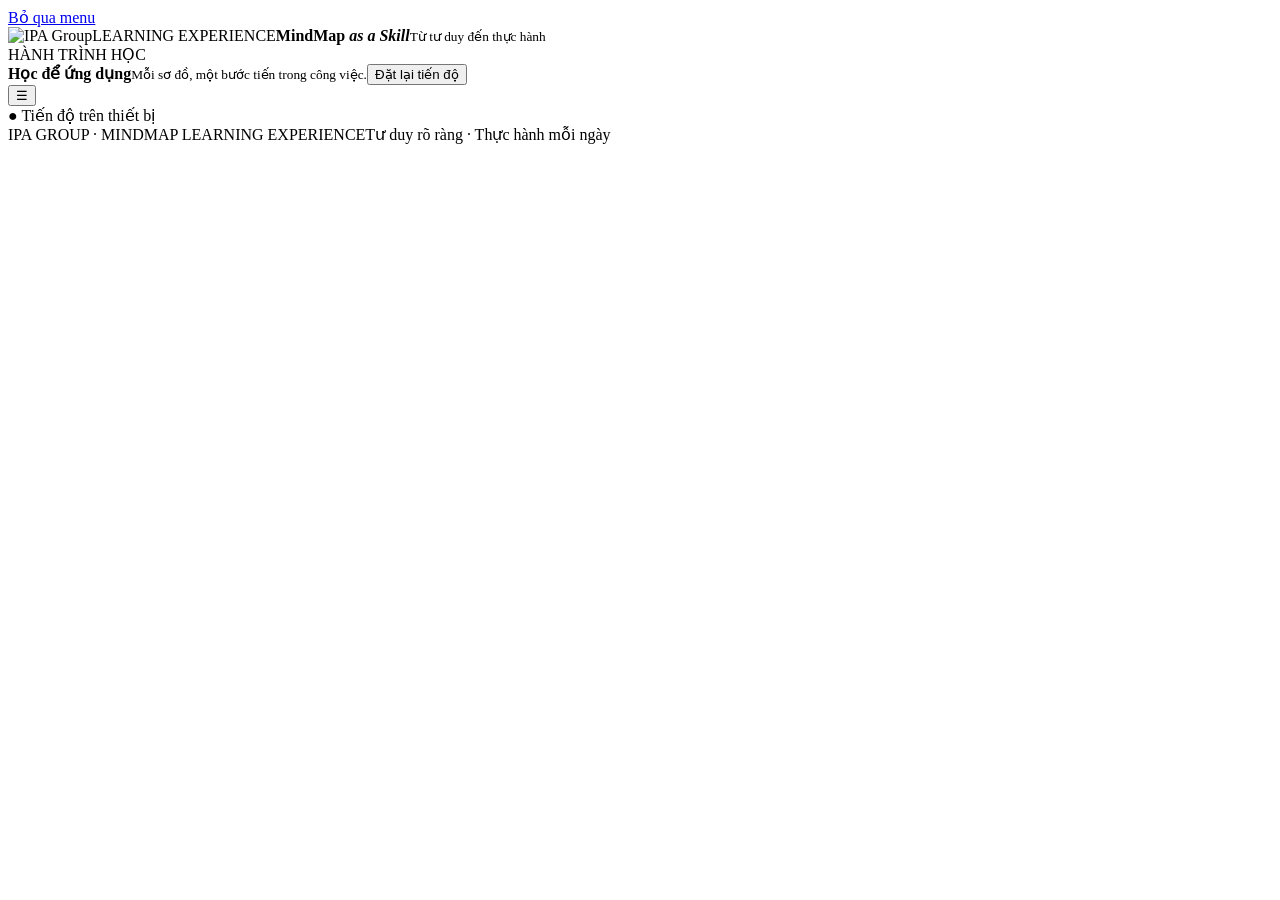
==== index.html @ 10ebe0ca "Add files via upload" ====
<!doctype html>
<html lang="vi">
<head>
  <meta charset="utf-8">
  <meta name="viewport" content="width=device-width, initial-scale=1">
  <meta name="theme-color" content="#3E5B6C">
  <meta name="description" content="IPA Group | MindMap as a Skill — hành trình học và thực hành MindMap tương tác.">
  <title>MindMap as a Skill — IPA Group</title>
  <link rel="icon" type="image/png" href="assets/logos/ipa-primary.png">
  <link rel="stylesheet" href="css/styles.css">
</head>
<body>
  <a class="skip-link" href="#main">Bỏ qua menu</a>
  <div id="app-shell">
    <aside class="sidebar" id="sidebar">
      <div class="brand"><img src="assets/logos/ipa-white.png" alt="IPA Group" class="brand-logo"><span class="brand-eyebrow">LEARNING EXPERIENCE</span><strong>MindMap <em>as a Skill</em></strong><small>Từ tư duy đến thực hành</small></div>
      <div class="sidebar-label">HÀNH TRÌNH HỌC</div>
      <nav id="side-nav" aria-label="Điều hướng bài học"></nav>
      <div class="sidebar-bottom"><strong>Học để ứng dụng</strong><small>Mỗi sơ đồ, một bước tiến trong công việc.</small><button class="sidebar-reset" id="reset-progress">Đặt lại tiến độ</button></div>
    </aside>
    <div class="app-main">
      <header class="topbar"><button id="menu-toggle" class="icon-btn mobile-only" aria-label="Mở menu" aria-expanded="false" aria-controls="sidebar">☰</button><button class="back-link" data-global-action="back" hidden>← <span>Quay lại trang trước</span></button><nav class="breadcrumb" id="breadcrumb" aria-label="Đường dẫn trang"></nav><div class="top-actions"><span class="save-hint" id="save-indicator">● Tiến độ trên thiết bị</span></div></header>
      <main id="main" tabindex="-1"><div id="screen" class="page-enter"></div></main>
      <footer class="app-footer"><span>IPA GROUP · MINDMAP LEARNING EXPERIENCE</span><span>Tư duy rõ ràng · Thực hành mỗi ngày</span></footer>
    </div>
  </div>
  <button id="menu-scrim" class="menu-scrim" aria-label="Đóng menu" hidden></button>
  <div id="toast" class="toast" role="status" aria-live="polite"></div>
  <dialog id="map-dialog" class="map-dialog" aria-labelledby="map-dialog-title"><div class="dialog-header"><strong id="map-dialog-title">Khám phá MindMap</strong><button class="outline small" data-global-action="close-map">Đóng sơ đồ ✕</button></div><div id="expanded-map"></div></dialog>
  <script src="js/content.js"></script>
  <script src="js/app.js"></script>
</body>
</html>
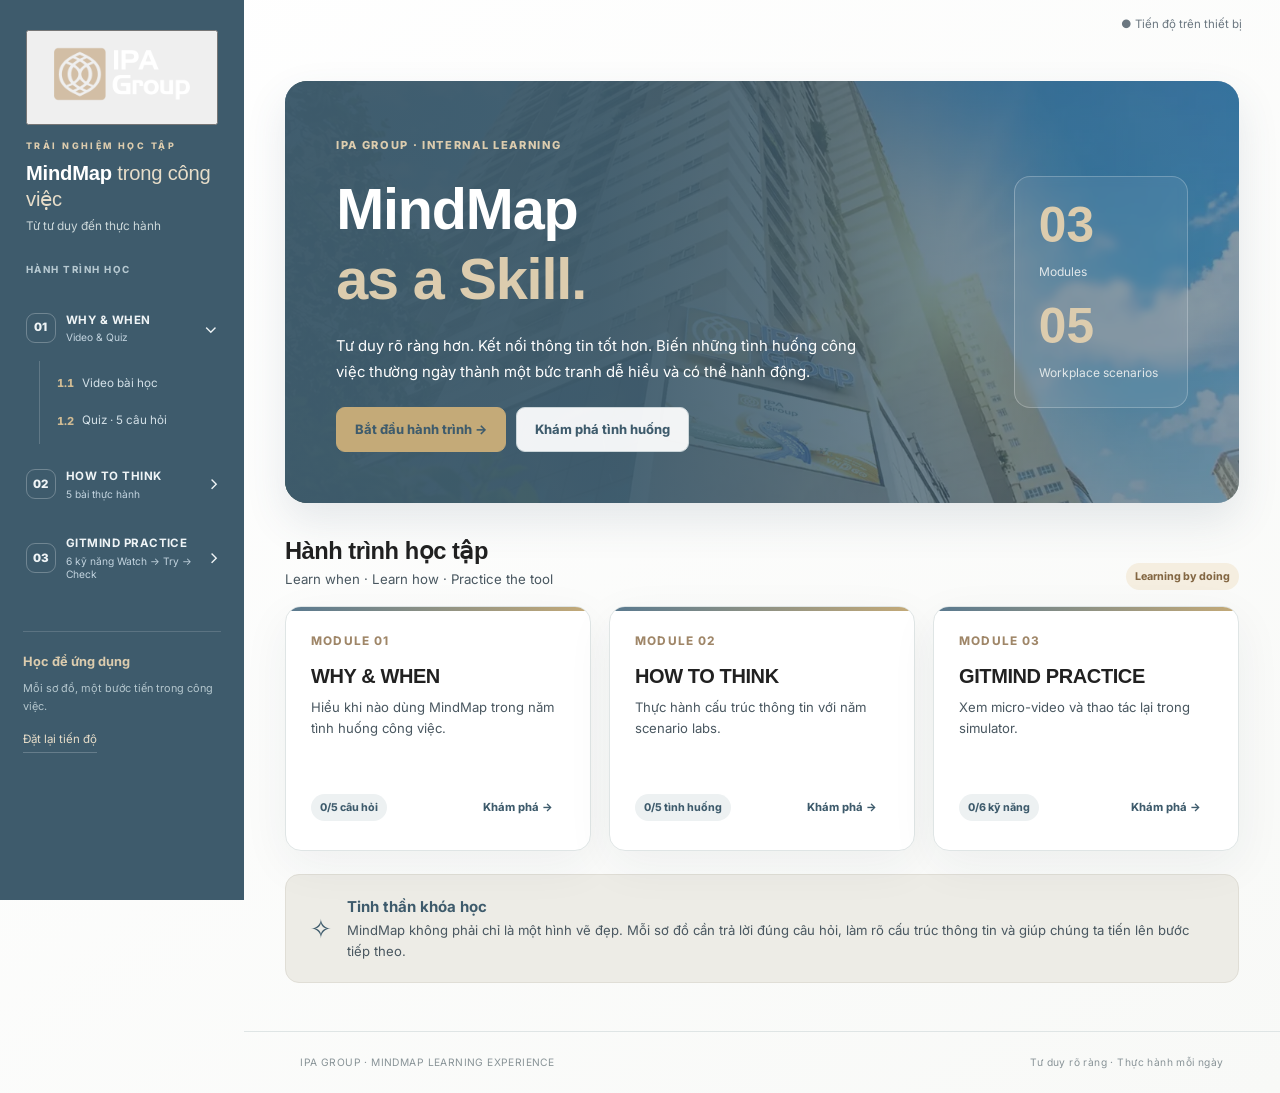
==== commit e9f93b40: "Add files via upload" ====
--- a/index.html
+++ b/index.html
@@ -5,15 +5,18 @@
   <meta name="viewport" content="width=device-width, initial-scale=1">
   <meta name="theme-color" content="#3E5B6C">
   <meta name="description" content="IPA Group | MindMap as a Skill — hành trình học và thực hành MindMap tương tác.">
-  <title>MindMap as a Skill — IPA Group</title>
+  <title>MindMap trong công việc — IPA Group</title>
   <link rel="icon" type="image/png" href="assets/logos/ipa-primary.png">
+  <link rel="preconnect" href="https://fonts.googleapis.com">
+  <link rel="preconnect" href="https://fonts.gstatic.com" crossorigin>
+  <link href="https://fonts.googleapis.com/css2?family=Inter:wght@400;500;600;700;800&family=Montserrat:wght@600;700;800&display=swap" rel="stylesheet">
   <link rel="stylesheet" href="css/styles.css">
 </head>
 <body>
   <a class="skip-link" href="#main">Bỏ qua menu</a>
   <div id="app-shell">
     <aside class="sidebar" id="sidebar">
-      <div class="brand"><img src="assets/logos/ipa-white.png" alt="IPA Group" class="brand-logo"><span class="brand-eyebrow">LEARNING EXPERIENCE</span><strong>MindMap <em>as a Skill</em></strong><small>Từ tư duy đến thực hành</small></div>
+      <div class="brand"><button class="brand-home" type="button" data-global-action="open-home" aria-label="Về Trang chủ"><img src="assets/logos/ipa-white.png" alt="IPA Group — về Trang chủ" class="brand-logo"></button><span class="brand-eyebrow">TRẢI NGHIỆM HỌC TẬP</span><strong>MindMap <em>trong công việc</em></strong><small>Từ tư duy đến thực hành</small></div>
       <div class="sidebar-label">HÀNH TRÌNH HỌC</div>
       <nav id="side-nav" aria-label="Điều hướng bài học"></nav>
       <div class="sidebar-bottom"><strong>Học để ứng dụng</strong><small>Mỗi sơ đồ, một bước tiến trong công việc.</small><button class="sidebar-reset" id="reset-progress">Đặt lại tiến độ</button></div>
@@ -27,7 +30,11 @@
   <button id="menu-scrim" class="menu-scrim" aria-label="Đóng menu" hidden></button>
   <div id="toast" class="toast" role="status" aria-live="polite"></div>
   <dialog id="map-dialog" class="map-dialog" aria-labelledby="map-dialog-title"><div class="dialog-header"><strong id="map-dialog-title">Khám phá MindMap</strong><button class="outline small" data-global-action="close-map">Đóng sơ đồ ✕</button></div><div id="expanded-map"></div></dialog>
+  <dialog id="media-dialog" class="media-dialog" aria-labelledby="media-title"><div class="dialog-header"><strong id="media-title">Phóng to minh họa</strong><button class="outline small" data-global-action="close-media">Đóng ảnh ✕</button></div><div class="media-dialog-body"><img id="media-image" src="" alt=""></div></dialog>
   <script src="js/content.js"></script>
+  <script src="js/gitmind-chapters.js"></script>
+  <script src="js/quiz-module1.js"></script>
+  <script src="js/gitmind-overview.js"></script>
   <script src="js/app.js"></script>
 </body>
 </html>
--- a/css/styles.css
+++ b/css/styles.css
@@ -0,0 +1,80 @@
+/* IPA Group BI source: ipa-brand-identity-checker/references/brands/ipa-group.md
+   Exact: #59798F #C4AA78 #3E5B6C #9F8668 #D0BB93 #DCCCAE #E7DDC9 #212121 #FFFFFF
+   Font: UTM Hanzel (heading), SVN Gotham (body), with freely available system fallbacks.
+*/
+:root{--ipa-blue:#59798F;--ipa-gold:#C4AA78;--ipa-deep:#3E5B6C;--ipa-earth:#9F8668;--ipa-sand:#D0BB93;--ipa-sand-light:#DCCCAE;--ipa-cream:#E7DDC9;--ink:#212121;--white:#fff;--muted:#6b7780;--wash:#f8f9f7;--line:#dfe5e5;--soft:#edf1f2;--good:#2f665a;--warn:#956726;--bad:#a24f43;--shadow:0 14px 48px rgba(38,58,70,.06);--heading:"UTM Hanzel","SVN Gotham",Arial,sans-serif;--body:"SVN Gotham",Inter,"Segoe UI",Arial,sans-serif}
+*{box-sizing:border-box}html{scroll-behavior:smooth}body{margin:0;background:var(--wash);font:15px/1.62 var(--body);color:var(--ink)}button,input,select,textarea{font:inherit}button{cursor:pointer}button:disabled{opacity:.48;cursor:not-allowed}a{color:var(--ipa-deep)}:focus-visible{outline:3px solid var(--ipa-gold);outline-offset:3px}.skip-link{position:absolute;top:-40px;left:10px;z-index:99;background:var(--white);padding:8px}.skip-link:focus{top:8px}h1,h2,h3,p{margin-top:0}h1,h2,h3{font-family:var(--heading);letter-spacing:-.02em;line-height:1.22}h1{font-size:clamp(2.3rem,4.1vw,4.2rem);font-weight:800}h2{font-size:clamp(1.65rem,2.7vw,2.35rem)}h3{font-size:1.14rem}p{color:#495760}small,.small-text{font-size:.8rem}.eyebrow{text-transform:uppercase;letter-spacing:.15em;font-size:.69rem;color:var(--ipa-earth);font-weight:800}.strong{font-weight:750}.muted{color:var(--muted)}.subtitle{font-size:1rem;max-width:730px}.mono{font-variant-numeric:tabular-nums}#app-shell{display:flex;min-height:100vh}.sidebar{background:var(--ipa-deep);width:260px;min-width:260px;display:flex;flex-direction:column;color:#fff;min-height:100vh;position:sticky;top:0;align-self:flex-start;height:100vh;padding:27px 16px 20px;overflow-y:auto}.brand{margin:5px 12px 30px;display:flex;flex-direction:column}.brand-logo{width:164px;height:auto;margin-left:-9px;object-fit:contain}.brand-eyebrow{font-size:.56rem;font-weight:800;letter-spacing:.27em;color:var(--ipa-sand-light);margin-top:14px}.brand strong{font-size:1.26rem;line-height:1.27;margin-top:8px;font-family:var(--heading);letter-spacing:-.01em}.brand strong em{font-weight:400;font-style:normal;color:var(--ipa-cream)}.brand small{color:#cbd7d9;margin-top:4px;font-size:.74rem}.sidebar-label{font-size:.61rem;letter-spacing:.15em;color:#b6c8d0;font-weight:750;margin:0 12px 13px}.nav-link{width:100%;display:flex;gap:11px;align-items:center;text-align:left;padding:12px 11px;border-radius:11px;border:1px solid transparent;background:none;color:#e8f0f1;font-size:.84rem;margin-bottom:5px}.nav-link:hover{background:#ffffff12}.nav-link.active{background:#ffffff18;border-color:#ffffff2e;color:#fff}.nav-link span:nth-child(2){display:flex;flex-direction:column;font-weight:750;line-height:1.35}.nav-link small{font-size:.71rem;font-weight:400;color:#c0d0d7;margin-top:3px}.nav-num{width:36px;height:36px;border-radius:9px;display:grid;place-items:center;background:#ffffff17;font-size:.8rem;font-weight:750}.nav-link.active .nav-num{background:var(--ipa-gold);color:#20282b}.sidebar-bottom{margin:auto 9px 0;padding-top:25px;color:#e0eaed;font-size:.75rem}.sidebar-bottom small{display:block;color:#b5c7ce;margin-top:7px;font-size:.68rem}.tiny-dot{display:inline-block;width:7px;height:7px;border-radius:50%;background:var(--ipa-gold);margin-right:5px}.app-main{min-width:0;flex:1;display:flex;flex-direction:column}.topbar{height:75px;border-bottom:1px solid var(--line);background:#fff;display:flex;align-items:center;justify-content:space-between;padding:0 clamp(20px,3.3vw,58px);gap:20px}.breadcrumb{font-size:.78rem;font-weight:720;color:var(--ipa-deep);letter-spacing:.01em}.top-actions{display:flex;align-items:center;gap:19px}.save-hint{font-size:.72rem;color:var(--muted)}#main{width:100%;max-width:1460px;margin:0 auto;flex:1;padding:clamp(22px,3.5vw,50px) clamp(20px,4.4vw,70px)}.app-footer{display:flex;gap:10px;justify-content:space-between;align-items:center;padding:22px clamp(20px,4.4vw,70px);border-top:1px solid var(--line);font-size:.64rem;letter-spacing:.08em;color:#889397}.page-enter{animation:fade .22s ease}@keyframes fade{from{opacity:.45;transform:translateY(5px)}to{opacity:1;transform:none}}.mobile-only{display:none}button.primary,button.outline,button.ghost,.btn{display:inline-flex;align-items:center;justify-content:center;gap:8px;border-radius:9px;padding:11px 18px;font-weight:750;font-size:.81rem;transition:.18s ease;border:1px solid transparent;white-space:normal;text-align:center}button.primary{background:var(--ipa-deep);color:#fff}button.primary:hover{background:#284858;transform:translateY(-1px)}button.outline{border-color:#cbd5d9;background:#fff;color:var(--ipa-deep)}button.outline:hover{border-color:var(--ipa-blue);background:#f3f6f7}button.ghost{background:transparent;color:var(--ipa-deep)}button.ghost:hover{background:var(--soft)}button.small{font-size:.7rem;padding:8px 11px}.btn-row{display:flex;flex-wrap:wrap;align-items:center;gap:10px;margin-top:22px}.btn-row.end{justify-content:flex-end}.btn-row.between{justify-content:space-between}.icon-btn{border:0;background:transparent;color:var(--ipa-deep);font-size:1.4rem;padding:5px}.card{background:var(--white);border:1px solid var(--line);border-radius:16px;box-shadow:var(--shadow)}.pad{padding:25px}.pad-lg{padding:clamp(24px,3vw,39px)}.section-top{margin-bottom:26px}.section-top .subtitle{margin:12px 0 0}.hero{position:relative;overflow:hidden;background:var(--ipa-deep);color:#fff;min-height:345px;border-radius:20px;padding:clamp(30px,4vw,55px);display:flex;gap:34px;align-items:center}.hero:before{content:"";position:absolute;right:-85px;bottom:-170px;width:440px;height:440px;border:1px solid #ffffff22;border-radius:50%;box-shadow:0 0 0 65px #ffffff09,0 0 0 125px #ffffff08}.hero:after{content:"";position:absolute;right:9%;top:10%;width:180px;height:180px;border:1px solid #c4aa7855;border-radius:50%}.hero-copy{z-index:1;max-width:670px}.hero .eyebrow{color:var(--ipa-sand-light)}.hero h1{color:#fff;margin:18px 0}.hero h1 span{color:var(--ipa-sand-light)}.hero p{color:#e2e9ea;max-width:530px;font-size:.93rem}.hero .primary{background:var(--ipa-gold);color:#20282d}.hero .primary:hover{background:#d3ba8b}.hero-stat{margin-left:auto;z-index:1;min-width:174px;border:1px solid #ffffff3c;padding:24px;border-radius:16px;background:#ffffff12;backdrop-filter:blur(5px)}.hero-stat strong{display:block;font-size:3.1rem;line-height:1;color:#fff;font-family:var(--heading)}.hero-stat span{display:block;font-size:.75rem;color:#e1e7e9;margin-top:12px}.section-heading{display:flex;align-items:end;justify-content:space-between;gap:20px;margin:34px 0 16px}.section-heading h2{font-size:1.48rem;margin:0}.section-heading p{margin:3px 0 0;font-size:.83rem}.module-grid{display:grid;grid-template-columns:repeat(3,minmax(0,1fr));gap:17px}.module-card{padding:25px;display:flex;flex-direction:column;min-height:245px;transition:.2s}.module-card:hover,.scenario-card:hover{transform:translateY(-3px);box-shadow:0 18px 44px #263a461a}.module-card .module-n{color:var(--ipa-earth);font-weight:750;font-size:.74rem;letter-spacing:.1em}.module-card h3{margin:13px 0 8px;font-size:1.25rem}.module-card p{font-size:.82rem}.module-card .mini-meta{margin-top:auto;display:flex;align-items:center;justify-content:space-between;gap:5px}.pill{display:inline-flex;align-items:center;gap:6px;font-size:.67rem;font-weight:750;color:var(--ipa-deep);background:var(--soft);border-radius:100px;padding:5px 9px}.pill.gold{background:#f5eee0;color:#836743}.pill.complete{background:#e5f1ed;color:#28604f}.arrow-link{color:var(--ipa-deep);border:0;background:none;font-weight:800;font-size:1.2rem}.learning-strip{background:#edece6;border:1px solid #e0ded6;padding:20px 24px;border-radius:14px;display:flex;gap:15px;align-items:center;margin-top:23px}.learning-strip strong{color:var(--ipa-deep)}.learning-strip p{margin:0;font-size:.82rem}.stepper{display:flex;gap:10px;flex-wrap:wrap;margin:20px 0 28px}.step{display:flex;align-items:center;gap:9px;border-radius:30px;background:var(--white);border:1px solid var(--line);padding:8px 14px;font-size:.72rem;color:var(--muted);font-weight:750}.step b{width:22px;height:22px;border-radius:50%;display:grid;place-items:center;background:var(--soft);color:var(--ipa-deep)}.step.active{border-color:var(--ipa-gold);background:#faf6ed;color:var(--ink)}.step.done b{background:var(--ipa-deep);color:#fff}.split{display:grid;grid-template-columns:minmax(0,1.18fr) minmax(290px,.82fr);gap:22px;align-items:start}.split.equal{grid-template-columns:1fr 1fr}.video-wrap{overflow:hidden;border-radius:13px;background:#17262f;aspect-ratio:16/9;display:grid;place-items:center;position:relative}.video-wrap video{width:100%;height:100%;object-fit:contain;background:#111}.video-wrap iframe{width:100%;height:100%;border:0}.video-placeholder{display:flex;flex-direction:column;align-items:center;gap:10px;text-align:center;color:#f5f7f8;padding:15px}.play-ring{width:58px;height:58px;border:1px solid #ffffff8c;border-radius:50%;display:grid;place-items:center;font-size:1.5rem;background:#ffffff18}.video-placeholder small{color:#ccdadf;max-width:300px}.caption{font-size:.75rem;color:var(--muted);margin:8px 0 0}.quiz-wrap{margin-top:25px}.quiz-num{color:var(--ipa-earth);font-weight:750;font-size:.7rem;letter-spacing:.1em}.options-list{display:grid;gap:10px;margin-top:16px}.option-btn{display:flex;text-align:left;gap:14px;background:var(--white);border:1px solid var(--line);border-radius:11px;padding:14px 16px;width:100%;color:var(--ink)}.option-btn:hover{border-color:var(--ipa-blue)}.option-btn.selected{border-color:var(--ipa-blue);background:#f0f5f7}.option-btn.correct{border-color:#79a18f;background:#eff7f3}.option-btn.wrong{border-color:#cf9c94;background:#fbf3f0}.option-letter{width:24px;height:24px;display:grid;place-items:center;background:var(--soft);color:var(--ipa-deep);border-radius:7px;flex:none;font-size:.72rem;font-weight:750}.feedback{border-left:3px solid var(--ipa-blue);background:#eff3f4;border-radius:0 10px 10px 0;padding:15px 17px;margin-top:16px;font-size:.83rem}.feedback strong{display:block;color:var(--ipa-deep);margin-bottom:4px}.feedback p{margin:0}.feedback.warn{border-color:var(--ipa-gold);background:#faf5eb}.scenario-grid{display:grid;grid-template-columns:repeat(2,minmax(0,1fr));gap:17px}.scenario-card{background:#fff;border:1px solid var(--line);border-radius:15px;padding:24px;text-align:left;transition:.2s;min-height:178px;display:flex;flex-direction:column;gap:9px;color:var(--ink)}.scenario-card .scenario-icon{display:grid;place-items:center;background:var(--soft);width:39px;height:39px;border-radius:10px;color:var(--ipa-deep);font-size:1.4rem}.scenario-card strong{font-family:var(--heading);font-size:1.12rem}.scenario-card small{color:var(--muted);font-size:.76rem}.scenario-card .scenario-bottom{display:flex;align-items:center;justify-content:space-between;margin-top:auto;color:var(--ipa-deep);font-size:.7rem;font-weight:750}.lab-header{display:flex;gap:18px;justify-content:space-between;align-items:flex-start;margin-bottom:21px}.lab-header h2{margin:7px 0}.lab-content{display:grid;gap:18px}.context{background:#f7f1e6;border:1px solid #e9dfcd;border-radius:13px;padding:20px 23px}.context strong{color:#65553d}.context p{font-size:.89rem;margin:8px 0 0;color:#3f4547}.statement-list{display:grid;gap:9px}.statement-row{border:1px solid var(--line);border-radius:11px;padding:12px 14px;background:#fff;display:flex;align-items:center;gap:13px;justify-content:space-between}.statement-row p{margin:0;font-size:.8rem;flex:1}.statement-row select{min-width:164px;max-width:195px}.statement-row>label{font-size:.75rem}.input,select,.text-field{border:1px solid #cbd5da;border-radius:9px;padding:10px 11px;background:#fff;color:var(--ink);min-width:0}input[type=text],textarea{width:100%}.check-grid{display:grid;grid-template-columns:repeat(2,minmax(0,1fr));gap:10px}.select-card{position:relative;text-align:left;background:#fff;border:1px solid #dbe2e4;border-radius:10px;padding:13px 14px;min-height:65px;font-size:.81rem;color:var(--ink)}.select-card:hover{border-color:var(--ipa-blue)}.select-card.on{background:#eef3f4;border-color:var(--ipa-blue);box-shadow:inset 3px 0 0 var(--ipa-blue)}.select-card.on:after{content:'✓';position:absolute;right:12px;top:7px;color:var(--ipa-blue)}.map-surface{border:1px solid #d6dee1;background:radial-gradient(circle at 1px 1px,#d6e0e455 1px,transparent 0) 0 0/20px 20px,#fcfdfd;min-height:260px;padding:20px;border-radius:12px;overflow-x:auto}.map-title{display:flex;align-items:center;justify-content:space-between;margin-bottom:13px}.map-title span{font-size:.68rem;color:var(--muted);font-weight:750;letter-spacing:.11em}.map-layout{display:flex;align-items:center;gap:25px;min-width:440px;min-height:180px}.map-root{border-radius:12px;border:2px solid var(--ipa-deep);padding:13px 15px;background:var(--ipa-deep);color:#fff;font-size:.77rem;font-weight:750;max-width:175px;min-width:138px;text-align:center;flex:none;box-shadow:0 7px 20px #3e5b6c22}.map-branches{position:relative;display:grid;gap:10px;flex:1;padding-left:20px}.map-branches:before{content:"";height:calc(100% - 30px);position:absolute;left:2px;top:15px;border-left:2px solid #c4aa78}.map-branch{position:relative;display:flex;align-items:flex-start;gap:11px}.map-branch:before{content:"";width:18px;height:2px;background:var(--ipa-sand);position:absolute;left:-18px;top:17px}.branch-name{background:#e9eff1;color:#334f5f;border:1px solid #cfdbdf;border-radius:8px;padding:8px 11px;font-size:.76rem;font-weight:750;min-width:116px;max-width:180px;white-space:normal}.map-leaves{display:flex;flex-direction:column;gap:5px;align-items:flex-start;padding-top:1px}.map-leaf{border:1px solid #e4e1d8;background:#fff;border-radius:6px;padding:6px 9px;color:#454d50;font-size:.67rem;max-width:250px;line-height:1.45}.map-leaf.gold{background:#f5efdf;border-color:var(--ipa-gold)}.map-leaf.focus{background:#e9f3ee;border-color:#91b2a6}.workspace-title{font-size:.73rem;letter-spacing:.08em;color:var(--ipa-deep);font-weight:750;margin-bottom:11px}.result-panel{background:#f2f5f5;border:1px solid var(--line);border-radius:12px;padding:17px}.result-panel h3{font-size:1rem;margin-bottom:7px}.result-panel p{font-size:.79rem;margin:0}.input-label{display:block;font-size:.74rem;color:var(--ipa-deep);font-weight:750;margin-bottom:6px}.panel-columns{display:grid;grid-template-columns:1.1fr .9fr;gap:18px}.tag{display:inline-block;background:#edf0ef;border:1px solid #d8dedf;border-radius:6px;padding:5px 8px;font-size:.72rem;font-weight:650;color:var(--ipa-deep);margin:3px}.tag.decision{background:#eaf0f5}.tag.action{background:#eeeadd;border-color:#ded0b3}.tag.open{background:#f6f3ee}.lab-stage{font-size:.73rem;font-weight:750;color:var(--ipa-earth);letter-spacing:.12em}.lab-stage-bar{display:flex;gap:5px;margin-top:9px}.lab-stage-bar span{height:4px;flex:1;background:#e0e4e4;border-radius:5px}.lab-stage-bar span.current,.lab-stage-bar span.done{background:var(--ipa-gold)}.exercise-list{display:flex;flex-direction:column;gap:8px}.exercise-item{background:#fff;border:1px solid var(--line);border-radius:9px;padding:11px 13px}.exercise-item label{display:flex;gap:10px;align-items:flex-start;font-size:.82rem}.exercise-item input{accent-color:var(--ipa-deep);margin-top:5px}.exercise-item.selected{background:#eef4f5;border-color:var(--ipa-blue)}.micro-list{display:grid;grid-template-columns:repeat(3,minmax(0,1fr));gap:15px}.micro-card{background:#fff;border:1px solid var(--line);border-radius:13px;padding:20px;text-align:left;display:flex;flex-direction:column;gap:9px;min-height:218px;color:var(--ink)}.micro-card:hover{border-color:var(--ipa-blue)}.micro-card .label-top{font-size:.67rem;color:var(--ipa-earth);font-weight:750;letter-spacing:.09em}.micro-card h3{margin:1px 0 0}.micro-card p{font-size:.77rem;margin:0}.micro-card .micro-status{margin-top:auto;display:flex;align-items:center;justify-content:space-between;font-size:.7rem;color:var(--ipa-blue);font-weight:750}.micro-layout{display:grid;grid-template-columns:minmax(320px,.95fr) minmax(350px,1.05fr);gap:19px;align-items:start}.micro-task{background:#fff;border:1px solid var(--line);border-radius:15px;padding:23px}.micro-task h3{margin-top:0}.micro-task p{font-size:.82rem}.watch-heading{display:flex;align-items:center;gap:8px;font-size:.72rem;letter-spacing:.11em;font-weight:800;color:var(--ipa-earth);margin-bottom:13px}.try-heading{display:flex;align-items:center;gap:8px;font-size:.72rem;letter-spacing:.11em;font-weight:800;color:var(--ipa-deep);margin-bottom:13px}.simulator{border:1px solid #cad8dc;border-radius:14px;overflow:hidden;background:#fff}.sim-toolbar{display:flex;flex-wrap:wrap;gap:6px;padding:9px 11px;border-bottom:1px solid var(--line);background:#f2f5f5}.tool-btn{font-size:.69rem;background:#fff;color:#40545e;border:1px solid #d5dfe2;border-radius:7px;padding:7px 9px}.tool-btn:hover{border-color:var(--ipa-deep)}.sim-canvas{min-height:235px;padding:14px;background:radial-gradient(circle at 1px 1px,#ced9df65 1px,transparent 0) 0 0/17px 17px,#fcfdfd}.sim-canvas .map-layout{min-width:300px;gap:14px}.sim-canvas .map-root{min-width:112px;max-width:144px}.sim-canvas .branch-name{min-width:105px}.sim-actions{padding:15px;border-top:1px solid var(--line);background:#f9faf9}.sim-actions .btn-row{margin-top:0}.sim-actions p{margin:0 0 10px;font-size:.75rem}.sim-inline{display:flex;align-items:center;gap:8px;flex-wrap:wrap}.sim-inline input,.sim-inline select{max-width:240px}.sim-notice{margin-top:11px;background:#eaf1ef;padding:10px 12px;border-radius:8px;color:#2f665a;font-size:.75rem}.share-modal{background:#fff;border:1px solid var(--line);border-radius:11px;padding:14px;margin:12px auto;max-width:390px;box-shadow:0 7px 20px #2d3e4c0c}.share-modal strong{color:var(--ipa-deep)}.share-option{display:flex;align-items:center;gap:9px;padding:10px;border:1px solid var(--line);border-radius:8px;margin-top:9px;font-size:.79rem;cursor:pointer}.share-option.active{border-color:var(--ipa-blue);background:#eef3f4}.progress-track{height:6px;background:#e2e8e8;overflow:hidden;border-radius:10px}.progress-bar{height:100%;background:var(--ipa-deep);transition:width .2s ease}.progress-row{display:flex;justify-content:space-between;align-items:center;margin-bottom:9px;font-size:.75rem;font-weight:700;color:var(--ipa-deep)}.toast{position:fixed;bottom:22px;right:22px;z-index:999;box-shadow:0 7px 32px #263b4d2c;background:var(--ipa-deep);color:#fff;border-radius:10px;padding:12px 17px;font-size:.82rem;max-width:350px;opacity:0;pointer-events:none;transform:translateY(7px);transition:.2s}.toast.show{opacity:1;transform:translateY(0)}.empty-state{background:#f3f5f4;border:1px dashed #cbd6d8;color:var(--muted);border-radius:12px;padding:18px;font-size:.79rem}.note{font-size:.73rem;color:var(--muted);line-height:1.55}.separator{border:0;border-top:1px solid var(--line);margin:18px 0}.kicker{border-left:3px solid var(--ipa-gold);padding-left:12px;font-size:.77rem;color:var(--ipa-deep)}.tab-row{display:flex;gap:5px;flex-wrap:wrap;background:#f0f3f4;border-radius:10px;padding:5px;width:max-content;max-width:100%}.tab{border:0;background:transparent;border-radius:7px;padding:9px 13px;color:#52636b;font-size:.75rem;font-weight:750}.tab.active{background:#fff;color:var(--ipa-deep);box-shadow:0 1px 6px #263b4d13}.node-row{display:flex;align-items:center;gap:7px;flex-wrap:wrap}.node-choice{border:1px solid var(--line);border-radius:8px;background:#fff;padding:9px 11px;font-size:.78rem}.node-choice.active{background:var(--ipa-deep);color:#fff}.stage-counter{color:var(--ipa-earth);font-size:.74rem;font-weight:800}.resource-link{font-size:.77rem;color:var(--ipa-deep);text-decoration:underline}.rubric{display:grid;gap:8px}.rubric-item{font-size:.8rem;padding-left:17px;position:relative}.rubric-item:before{content:'✦';color:var(--ipa-gold);position:absolute;left:0} .item-space{margin-top:16px}
+@media(max-width:1160px){.sidebar{width:235px;min-width:235px}.micro-list{grid-template-columns:repeat(2,1fr)}.hero-stat{display:none}.micro-layout{grid-template-columns:1fr}.sim-canvas{min-height:230px}}
+@media(max-width:900px){.sidebar{position:fixed;height:100vh;z-index:60;transform:translateX(-105%);transition:transform .25s;box-shadow:20px 0 30px #0002}.sidebar.open{transform:translateX(0)}.mobile-only{display:inline-block}.split,.split.equal,.panel-columns{grid-template-columns:1fr}.topbar{height:67px}.save-hint{display:none}.app-footer{flex-direction:column;align-items:flex-start}.module-grid{grid-template-columns:1fr}.module-card{min-height:190px}}
+@media(max-width:560px){#main{padding:22px 16px}.topbar{padding:0 16px}.hero{min-height:0;padding:30px 22px}.hero h1{font-size:2.2rem}.hero:before{right:-250px}.hero .btn-row{flex-direction:column;align-items:stretch}.scenario-grid,.micro-list,.check-grid{grid-template-columns:1fr}.statement-row{flex-direction:column;align-items:stretch}.statement-row select{max-width:none;width:100%}.lab-header{display:block}.lab-header .btn-row{margin:10px 0}.pad,.pad-lg{padding:20px}.map-layout{min-width:360px;gap:12px}.map-root{min-width:110px;max-width:130px}.map-branches{padding-left:12px}.map-branch:before{left:-11px;width:12px}.map-leaves{max-width:135px}.branch-name{min-width:95px}.micro-layout{grid-template-columns:minmax(0,1fr)}.stepper{gap:6px}.step{font-size:.65rem;padding:6px 10px}.app-footer{font-size:.59rem}}
+@media(prefers-reduced-motion:reduce){*,*:before,*:after{animation-duration:.001ms!important;transition-duration:.001ms!important;scroll-behavior:auto!important}}
+
+/* v2 — IPA Group digital learning experience refinements (core brand colors unchanged) */
+:root{--ui-radius:16px;--focus-ring:0 0 0 3px rgba(196,170,120,.22);--ease-ui:cubic-bezier(.22,1,.36,1)}
+.nav-group{margin:7px 0}.nav-parent,.nav-home{color:#eff4f6;border:1px solid transparent;background:transparent;width:100%;display:flex;align-items:center;gap:10px;text-align:left;padding:12px 11px;border-radius:11px;transition:background .2s,border-color .2s}
+.nav-parent:hover,.nav-home:hover,.nav-parent.selected{background:rgba(255,255,255,.09);border-color:rgba(255,255,255,.12)}.nav-home.active{background:rgba(255,255,255,.14)}
+.nav-parent-icon{font-size:.72rem;letter-spacing:.02em;font-weight:850;display:grid;place-items:center;width:30px;height:30px;border-radius:9px;border:1px solid rgba(255,255,255,.26);flex-shrink:0}
+.nav-parent-copy{display:grid;flex:1;min-width:0;gap:2px}.nav-parent-copy strong{font-size:.72rem;letter-spacing:.04em}.nav-parent-copy small{font-size:.64rem;color:#c3d4df;line-height:1.3}
+.nav-chevron{transition:transform .2s;transform:rotate(-90deg);font-size:1.1rem}.nav-parent[aria-expanded="true"] .nav-chevron{transform:rotate(0)}
+.nav-children{border-left:1px solid rgba(255,255,255,.18);margin:3px 0 10px 25px;padding:4px 0 4px 9px;animation:panelIn .21s var(--ease-ui)}
+.nav-child{width:100%;border:1px solid transparent;background:transparent;color:#d4e1e8;text-align:left;display:flex;align-items:center;gap:8px;padding:10px 7px;border-radius:8px;line-height:1.36;transition:background .18s,color .18s,transform .18s;font-size:.73rem}
+.nav-child:hover{background:rgba(255,255,255,.08);transform:translateX(2px)}.nav-child.active{background:#ffffff24;border-color:#ffffff1f;color:white;font-weight:750}
+.nav-child-num{color:#d0bb93;font-weight:780;white-space:nowrap;font-variant-numeric:tabular-nums;font-size:.69rem}.nav-done{margin-left:auto;color:#d0e6da}
+.topbar{gap:9px}.icon-btn.top-back{display:inline-flex;align-items:center;justify-content:center;font-size:1.3rem;min-width:36px;flex-shrink:0}.top-home{display:inline-flex;gap:5px;align-items:center;white-space:nowrap;border:1px solid var(--line);background:#fff;border-radius:8px;padding:7px 10px;color:var(--ipa-deep);font-size:.76rem;font-weight:800;transition:background .2s}
+.top-home:hover{background:#edf3f5}.breadcrumb{min-width:0;display:flex;align-items:center;gap:6px;flex-wrap:wrap;font-size:.7rem;line-height:1.25}.crumb{border:none;padding:4px 2px;background:transparent;color:#5b7586;font-size:.72rem;line-height:1.4;cursor:pointer}.crumb:hover{text-decoration:underline}.crumb.current{font-weight:800;color:var(--ipa-deep);cursor:default}.crumb-sep{color:#a9b5bd}
+.video-lesson{max-width:1000px;margin:auto}.video-lesson .video-wrap{max-height:none;aspect-ratio:16/9}.video-lesson video{height:100%;width:100%;object-fit:contain;background:#05080a}
+.quiz-wrap{max-width:930px;margin:0 auto}.quiz-question{line-height:1.42;font-size:1.32rem;margin:25px 0 18px}
+.learning-workspace{display:grid;grid-template-columns:minmax(0,1fr) minmax(0,1.12fr);gap:18px;align-items:start}.learning-workspace>.card{min-width:0}
+.interaction-guide{font-size:.79rem;color:#566b77;background:#edf2f4;border-left:3px solid var(--ipa-gold);padding:10px 13px;border-radius:8px;margin-bottom:14px;line-height:1.6}
+.classify-board{display:flex;flex-direction:column;gap:15px;min-width:0}.classify-cards{display:grid;grid-template-columns:1fr;gap:8px}.info-chip{appearance:none;display:flex;align-items:center;gap:10px;width:100%;max-width:100%;min-width:0;text-align:left;padding:12px 11px;border-radius:11px;border:1px solid #d6e0e4;background:#fff;color:var(--ink);cursor:grab;transition:transform .18s var(--ease-ui),box-shadow .2s,border-color .2s,background .2s;box-shadow:0 2px 7px rgba(40,60,70,.025)}
+.info-chip:hover{border-color:var(--ipa-blue);transform:translateY(-2px);box-shadow:0 9px 22px rgba(50,78,90,.08)}.info-chip.picked{border-color:var(--ipa-gold);background:#fbf6ea;box-shadow:var(--focus-ring)}.info-chip.dragging{opacity:.47;transform:scale(.99)}.info-chip.right{border-color:#a6caba;background:#f0f7f3}.info-chip.wrong{border-color:#d9b0a5;background:#fdf5f2}
+.chip-num{flex-shrink:0;border-radius:6px;background:#e9eff1;color:var(--ipa-deep);font-size:.68rem;font-weight:850;padding:4px 6px}.chip-content{flex:1;min-width:0;font-size:.82rem;line-height:1.5;overflow-wrap:anywhere;display:block}.chip-content>small{display:block;color:#7a8992;margin-top:4px;font-size:.69rem}.chip-content>em{display:block;font-size:.7rem;font-style:normal;margin-top:6px;font-weight:800}.item-verdict.right{color:#2f665a}.item-verdict.wrong{color:#a24f43}.grip{font-size:1.15rem;color:#9daeb7;flex-shrink:0}
+.drop-targets{display:grid;grid-template-columns:repeat(2,minmax(0,1fr));gap:8px}.drop-target{display:flex;flex-direction:column;align-items:flex-start;justify-content:center;border-radius:11px;border:1.5px dashed #9cafb9;background:#f6f9fa;padding:13px;min-height:80px;color:var(--ipa-deep);transition:background .18s,border-color .18s,transform .18s,box-shadow .18s;text-align:left;min-width:0;overflow-wrap:anywhere}
+.drop-target strong{font-size:.78rem}.drop-target small{font-size:.68rem;color:#647987;margin-top:5px}.drop-target.ready{border-color:var(--ipa-gold);background:#fcf8f0}.drop-target.drag-over,.drop-target:hover{background:#eaf2f4;border-color:var(--ipa-blue);transform:translateY(-2px);box-shadow:0 6px 15px #3e5b6c0e}
+.review-card{margin:20px 0 0;background:#f7f9f8;border:1px solid #cfdcda;border-radius:16px;padding:19px;animation:panelIn .3s var(--ease-ui)}.review-head{display:flex;justify-content:space-between;align-items:center;gap:12px;margin-bottom:12px}.review-head strong{color:var(--ipa-deep)}.review-head p{margin:4px 0;font-size:.79rem}.review-score{background:var(--ipa-deep);color:#fff;border-radius:12px;padding:6px 13px;font-size:1.06rem;font-weight:850;white-space:nowrap}
+.review-items{display:grid;grid-template-columns:repeat(2,minmax(0,1fr));gap:9px}.review-item{display:flex;gap:9px;border:1px solid #cddbd6;background:#f1f7f4;border-radius:10px;padding:10px;min-width:0}.review-item.wrong{background:#fff5f1;border-color:#dfc5b8}.review-icon{flex-shrink:0;font-weight:900;color:#2f665a}.review-item.wrong .review-icon{color:#a24f43}.review-item strong{display:block;font-size:.76rem;line-height:1.35;overflow-wrap:anywhere}.review-item small{display:block;font-size:.69rem;line-height:1.5;margin-top:5px;color:#55636c}.reference-title{font-size:.74rem;letter-spacing:.06em;color:var(--ipa-deep);font-weight:800;margin:20px 0 10px}
+.map-leaf.correct{background:#e9f6ee;border-color:#8fbaa2;color:#275942}.map-leaf.incorrect{background:#fff1ed;border-color:#e1ada0;color:#92463b}.map-leaf small{display:inline;font-size:.6rem;font-weight:850;margin-left:5px}
+/* clear distinction between the lesson canvas and static explanation */
+.map-surface{min-height:260px}.map-layout{min-width:360px}.map-leaves{min-width:0}.map-leaf{overflow-wrap:anywhere}.branch-name{overflow-wrap:anywhere}
+.stepper button.step{cursor:pointer;text-align:left;transition:background .2s,border-color .2s,transform .2s}.stepper button.step:hover:not(:disabled){transform:translateY(-1px)}.stepper button.step:disabled{cursor:not-allowed}
+.micro-layout{grid-template-columns:minmax(0,.92fr) minmax(0,1.08fr)}.micro-task{min-width:0}.micro-task .simulator{animation:panelIn .28s var(--ease-ui)}
+.card,.module-card,.scenario-card,.option-btn,.primary,.outline,.select-card{transition:transform .18s var(--ease-ui),box-shadow .2s,border-color .2s,background .2s}.module-card:hover,.scenario-card:hover{transform:translateY(-3px);box-shadow:0 16px 35px rgba(42,67,84,.08)}.primary:hover:not(:disabled),.outline:hover:not(:disabled){transform:translateY(-2px)}
+.page-enter{animation:panelIn .28s var(--ease-ui)}.feedback{animation:panelIn .3s var(--ease-ui)}
+@keyframes panelIn{from{opacity:.3;transform:translateY(8px)}to{opacity:1;transform:translateY(0)}}
+@media(max-width:1220px){.learning-workspace{grid-template-columns:1fr}.learning-workspace .map-surface{min-height:240px}.top-actions{display:none}}
+@media(max-width:900px){.top-home span{display:none}.topbar .breadcrumb{flex:1}.review-items{grid-template-columns:1fr}.learning-workspace{grid-template-columns:1fr}}
+@media(max-width:650px){.topbar{gap:4px;padding:0 9px}.top-home{padding:6px 8px}.top-back{padding:4px}.breadcrumb{gap:3px;font-size:.63rem}.crumb{font-size:.62rem}.crumb-sep{font-size:.58rem}.drop-targets{grid-template-columns:1fr 1fr}.review-card{padding:13px}.review-head{align-items:start}.video-lesson{padding:14px}.sim-inline input,.sim-inline select{max-width:100%;min-width:0}.map-layout{min-width:355px}}
+@media(prefers-reduced-motion:reduce){.page-enter,.feedback,.review-card,.nav-children,.micro-task .simulator{animation:none!important}}
+
+/* v2.1 — spacious scenario activities, readable maps and focused navigation. */
+[hidden]{display:none!important}
+body{font-size:15px;background:linear-gradient(145deg,#fff,var(--wash));}
+.sidebar{width:244px;min-width:244px;padding:25px 14px 20px;scrollbar-width:thin;scrollbar-color:#ffffff35 transparent}
+.brand{margin-bottom:26px}.brand-logo{margin-left:0;width:160px}.sidebar-bottom{margin-top:30px;border-top:1px solid #ffffff26;padding-top:20px}.sidebar-bottom strong{color:var(--ipa-sand-light);font-size:.8rem}.sidebar-reset{border:0;border-bottom:1px solid #ffffff35;background:none;color:var(--ipa-cream);font-size:.72rem;margin-top:15px;padding:0 0 3px}
+.topbar{height:auto;min-height:76px;padding:15px clamp(20px,3vw,44px);justify-content:flex-start;gap:20px;flex-wrap:wrap}.top-actions{margin-left:auto}.back-link{background:none;border:0;color:var(--ipa-deep);font-weight:700;font-size:.8rem;padding:6px 0;white-space:nowrap}.back-link:hover{text-decoration:underline}.breadcrumb{flex:1;gap:8px}.crumb{font-size:.76rem}.crumb:disabled{opacity:1}.crumb.current:hover{text-decoration:none}
+body[data-page="home"] .topbar{min-height:44px;border-bottom:0;background:transparent}body[data-page="home"] .breadcrumb{display:none}
+#main{max-width:1500px;padding:32px clamp(20px,3.2vw,52px) 48px}.pad-lg{padding:clamp(22px,2.7vw,34px)}
+.hero{min-height:390px;border-radius:22px;background:var(--ipa-deep);isolation:isolate;box-shadow:0 18px 40px #3e5b6c20}.hero-image{position:absolute;inset:0;width:100%;height:100%;object-fit:cover;object-position:67% 46%;opacity:.48;z-index:-2}.hero:before{inset:0;width:auto;height:auto;border:0;transform:none;border-radius:0;background:linear-gradient(90deg,#3e5b6cf7 0%,#3e5b6ce8 33%,#3e5b6c60 75%,#3e5b6c35 100%);z-index:-1}.hero:after{display:none}.hero-copy{position:relative;z-index:1;max-width:620px}.hero-copy p{max-width:550px;color:#fff;line-height:1.75}.hero h1{font-size:clamp(2.7rem,4.5vw,4.5rem)}.hero .eyebrow{color:var(--ipa-sand-light)}.hero-stat{color:white;border-left-color:#ffffff45;z-index:1}.hero-stat strong{color:var(--ipa-sand-light)}.hero .outline{background:#ffffffed}.hero .primary{background:var(--ipa-gold);color:var(--ipa-deep);border-color:var(--ipa-gold)}.hero .primary:hover{background:var(--ipa-sand)}
+.module-card{position:relative;overflow:hidden}.module-card:before{content:'';position:absolute;left:0;right:0;top:0;height:4px;background:linear-gradient(90deg,var(--ipa-blue),var(--ipa-gold))}.module-n{color:var(--ipa-earth)}.module-grid{gap:18px}.scenario-grid{gap:16px}.scenario-card{min-height:230px;padding:24px}.scenario-icon{background:var(--soft);transition:transform .25s}.scenario-card:hover .scenario-icon{transform:rotate(-7deg) scale(1.08)}
+.activity-tag{display:inline-flex;align-items:center;border-radius:40px;padding:5px 11px;font-size:.69rem;font-weight:750;color:var(--ipa-deep);background:#e7ddc955;width:max-content;max-width:100%}.activity-intro{margin-bottom:20px}.activity-intro p{margin:9px 0 0;font-size:.9rem}.activity-intro .activity-tag{padding:7px 13px}.lab-content .split,.learning-workspace{grid-template-columns:minmax(0,1fr)}.lab-header{margin-bottom:22px}.stepper{display:flex;gap:10px;flex-wrap:wrap;margin-bottom:22px}.step{flex:1;min-width:150px}.lab-content>.card{min-width:0}.lab-stage{font-size:.7rem}.lab-stage-bar{margin-bottom:22px}
+.focus-card{padding:26px;background:linear-gradient(135deg,#f8fafb,#e7ddc92b);border:1px solid var(--line);border-radius:17px;margin-bottom:22px}.focus-card h3{font-size:clamp(1.1rem,1.8vw,1.45rem);line-height:1.55;max-width:850px;margin:15px 0 20px}.card-counter{font-size:.68rem;letter-spacing:.09em;color:var(--ipa-earth);font-weight:800}.category-choices{display:grid;grid-template-columns:repeat(4,minmax(0,1fr));gap:10px}.category-choice{border:1px solid #cdd7dc;border-radius:11px;padding:15px;background:white;color:var(--ipa-deep);font-size:.9rem;text-align:left;font-weight:750;transition:.2s}.category-choice small{display:block;font-size:.72rem;font-weight:400;margin-top:3px}.category-choice:hover{border-color:var(--ipa-blue);transform:translateY(-2px)}.category-choice.selected{background:var(--ipa-deep);color:white;border-color:var(--ipa-deep);box-shadow:0 4px 15px #3e5b6c22}.card-pagination{display:flex;flex-wrap:wrap;align-items:center;gap:9px;margin-top:22px}.card-dot{border:1px solid #cdd7dc;border-radius:50%;width:34px;height:34px;background:white;color:var(--ipa-deep);font-size:.75rem}.card-dot.done{background:var(--soft)}.card-dot.current{border:2px solid var(--ipa-gold);box-shadow:var(--focus-ring)}.card-pagination>span{font-size:.72rem;color:var(--muted)}
+.evidence-board{display:grid;grid-template-columns:repeat(2,minmax(0,1fr));gap:14px;margin-bottom:22px}.evidence-card{background:white;border:1px solid var(--line);border-radius:14px;padding:21px;display:flex;flex-direction:column;align-items:flex-start}.evidence-card h3{font-size:1rem;line-height:1.55;margin:10px 0 15px;flex:1}.segmented{display:flex;flex-wrap:wrap;gap:5px;padding:5px;background:var(--soft);border-radius:11px;width:100%}.segmented button{flex:1;border:1px solid transparent;background:transparent;border-radius:8px;padding:9px 11px;font-size:.76rem;color:var(--ipa-deep)}.segmented button.selected{background:var(--ipa-deep);color:white;box-shadow:0 3px 9px #3e5b6c24}
+.branch-builder{display:grid;grid-template-columns:repeat(3,minmax(0,1fr));gap:12px;margin-bottom:22px}.branch-tile{display:grid;grid-template-columns:25px 1fr;gap:5px 10px;align-content:center;text-align:left;background:white;color:var(--ipa-deep);border:1px solid #d5dee1;border-radius:13px;padding:18px;transition:.2s;min-height:102px}.branch-tile>span{grid-row:1/3;display:grid;place-items:center;background:var(--soft);height:28px;width:28px;border-radius:50%;font-weight:800}.branch-tile strong{font-size:.85rem;line-height:1.45}.branch-tile small{font-size:.7rem;color:var(--muted)}.branch-tile.on{border-color:var(--ipa-gold);background:#e7ddc92c;box-shadow:inset 0 -3px var(--ipa-gold)}.branch-tile.on>span{background:var(--ipa-gold);color:var(--ipa-deep)}.branch-tile:hover{transform:translateY(-2px);border-color:var(--ipa-blue)}
+.editor-toolbar{display:flex;flex-wrap:wrap;gap:10px;justify-content:space-between;align-items:center;margin-bottom:15px;font-size:.8rem;color:var(--ipa-deep)}.prune-map{padding:20px;border:1px solid var(--line);background:radial-gradient(circle at 1px 1px,#59798f22 1px,transparent 0) 0 0/19px 19px,#fcfdfd;border-radius:14px;margin-bottom:22px}.prune-root{width:max-content;max-width:100%;background:var(--ipa-deep);color:white;padding:10px 18px;border-radius:10px;font-size:.72rem;letter-spacing:.06em;font-weight:800;margin:0 auto 24px}.prune-nodes{display:grid;grid-template-columns:repeat(2,minmax(0,1fr));gap:12px}.prune-node{position:relative;padding:16px;border:1px solid #cdd7dc;background:white;border-radius:10px;color:var(--ipa-deep);text-align:left;transition:.25s;min-height:82px}.prune-node:before{content:'';position:absolute;left:50%;top:-13px;width:1px;height:12px;background:var(--ipa-gold)}.prune-node strong{font-size:.86rem;display:block}.prune-node small{font-size:.7rem;display:block;margin-top:5px}.prune-node.archived{background:#f2f3f0;border-style:dashed;color:#67757c;box-shadow:inset 3px 0 0 #d0bb93}.prune-node.archived strong{font-weight:400}.prune-node.kept{box-shadow:inset 3px 0 0 var(--ipa-blue)}.prune-node:hover{border-color:var(--ipa-gold);transform:translateY(-2px)}
+.matching-board{display:grid;grid-template-columns:1.3fr 1fr;gap:28px;margin-bottom:22px}.matching-board h3{font-size:.9rem;color:var(--ipa-deep)}.match-source,.match-target{width:100%;border:1px solid #d2dce0;border-radius:12px;padding:18px;margin-bottom:10px;color:var(--ipa-deep);background:white;text-align:left;transition:.2s;min-height:78px}.match-source strong{font-size:.84rem;display:block;line-height:1.45}.match-source small{display:block;font-size:.72rem;margin-top:6px;color:var(--ipa-earth)}.match-source.picked{border-color:var(--ipa-gold);background:#e7ddc940;box-shadow:var(--focus-ring)}.match-target{display:flex;justify-content:space-between;align-items:center;font-size:.83rem;font-weight:750}.match-target:not(:disabled){border:1px dashed var(--ipa-blue)}.match-target:hover:not(:disabled){background:var(--soft);border-color:var(--ipa-gold)}
+.canvas-panel{width:100%;min-width:0;margin:20px 0;border:1px solid #d4dfe3;border-radius:15px;overflow:hidden;background:#fff}.canvas-tools{display:flex;align-items:center;justify-content:space-between;flex-wrap:wrap;gap:12px;padding:12px 17px;background:#f0f4f5;border-bottom:1px solid #d4dfe3}.canvas-tools>strong{font-size:.7rem;letter-spacing:.05em;color:var(--ipa-deep);max-width:650px;line-height:1.6}.canvas-controls{display:flex;gap:5px;flex-wrap:wrap;align-items:center}.canvas-controls button{min-height:34px}.canvas-viewport{width:100%;overflow:auto;max-height:650px;overscroll-behavior:contain;scrollbar-width:thin;background:#fcfdfd}.zoom-content{transform-origin:top left;min-width:0}.canvas-viewport .map-surface{border:0;border-radius:0;padding:28px;min-height:250px;overflow:visible}.map-layout,.sim-canvas .map-layout{display:flex;gap:32px;min-width:680px;align-items:center}.map-root,.sim-canvas .map-root{flex:0 0 155px;min-width:155px;max-width:155px;padding:18px 15px;font-size:.86rem}.map-branches{flex:1;min-width:450px;padding-left:24px;gap:16px}.map-branch{display:grid;grid-template-columns:155px minmax(255px,1fr);align-items:start;gap:16px}.branch-name,.sim-canvas .branch-name{width:155px;min-width:155px;max-width:none;flex:none;padding:11px 13px;font-size:.83rem;overflow-wrap:normal;word-break:normal}.map-leaves{min-width:255px;max-width:none;width:100%;gap:7px}.map-leaf{max-width:100%;width:auto;min-width:210px;padding:10px 13px;font-size:.8rem;line-height:1.55;word-break:normal;overflow-wrap:break-word;animation:nodeIn .28s var(--ease-ui)}.map-leaf small{font-size:.7rem}.review-card p{font-size:.8rem;margin:9px 0 0;line-height:1.6}.review-items{gap:12px}.review-item{padding:15px}.review-item strong{font-size:.82rem}.review-item small{font-size:.73rem}.review-item p{font-size:.77rem}
+.map-dialog{padding:0;margin:0;position:fixed;inset:0;width:100vw;height:100dvh;max-width:none;max-height:none;border:0;background:var(--wash);color:var(--ink);z-index:2000;overflow:auto}.map-dialog::backdrop{background:#212121a8;backdrop-filter:blur(5px)}.map-dialog[open]{display:flex;flex-direction:column}.dialog-header{display:flex;align-items:center;justify-content:space-between;gap:15px;background:var(--ipa-deep);color:white;padding:18px 24px;position:sticky;top:0;z-index:2}.dialog-header strong{font-size:1rem}#expanded-map{padding:24px;flex:1;min-height:0;display:flex;flex-direction:column}#expanded-map .canvas-panel{margin:0;flex:1;display:flex;flex-direction:column}#expanded-map .canvas-viewport{flex:1;max-height:none}#expanded-map .map-surface{min-height:65vh;display:grid;align-content:center}.map-open{overflow:hidden}
+.micro-layout{grid-template-columns:minmax(0,1fr);gap:22px}.micro-layout>section:first-child{max-width:840px;width:100%;margin:0 auto}.micro-task{padding:26px}.micro-task .sim-canvas{padding:0}.micro-task .sim-canvas>.canvas-panel{border:0;border-radius:0;margin:0}.micro-task h3{font-size:1.18rem;line-height:1.5}.micro-task p{font-size:.88rem}.sim-actions p{font-size:.83rem}.sim-inline input,.sim-inline select{max-width:340px}.share-option{width:100%;background:white;color:var(--ipa-deep);min-height:46px}.share-option.active{box-shadow:inset 3px 0 0 var(--ipa-blue)}.video-placeholder{padding:28px;text-align:center}.video-placeholder small{max-width:440px;line-height:1.65}.video-placeholder[hidden]{display:none!important}.input{min-height:44px}.btn-row button{min-height:42px}.primary:hover:not(:disabled){background:var(--ipa-blue)}
+.menu-scrim{display:none;position:fixed;inset:0;background:#21212177;border:0;z-index:55}.toast{max-width:min(380px,calc(100vw - 32px));right:16px;bottom:16px}.app-footer{letter-spacing:.04em}
+@keyframes nodeIn{from{opacity:.4;transform:translateX(-6px)}to{opacity:1;transform:none}}
+@media(min-width:1500px){.sidebar{width:260px;min-width:260px}.hero{padding:48px}.map-branch{grid-template-columns:180px minmax(280px,1fr)}.branch-name{width:180px}.map-leaves{min-width:280px}}
+@media(max-width:1100px){.top-actions{display:none}.category-choices{grid-template-columns:repeat(2,minmax(0,1fr))}.branch-builder{grid-template-columns:repeat(2,minmax(0,1fr))}.hero-stat{display:none}}
+@media(max-width:900px){.sidebar{width:260px;min-width:260px;z-index:60}.menu-scrim:not([hidden]){display:block}.topbar{padding:12px 20px;gap:12px}.mobile-only{display:inline-flex}body[data-page="home"] .topbar{min-height:55px}.back-link{font-size:.76rem}.step{min-width:135px}.review-items{grid-template-columns:1fr}}
+@media(max-width:650px){#main{padding:20px 15px 30px}.topbar{padding:12px 15px;gap:10px}.breadcrumb{flex-basis:100%;gap:5px;padding-left:1px}.crumb{font-size:.69rem}.topbar:has(.back-link[hidden]) .breadcrumb{display:none}.hero{padding:32px 23px;min-height:370px}.hero h1{font-size:2.8rem}.hero-image{object-position:58% 50%;opacity:.36}.hero:before{background:linear-gradient(90deg,#3e5b6cfa,#3e5b6cbf)}.hero .btn-row{margin-top:20px}.hero-copy p{font-size:.9rem}.module-grid{grid-template-columns:1fr}.pad-lg,.pad{padding:19px}.lab-header h2{font-size:1.65rem}.lab-header .subtitle{font-size:.9rem}.stepper{gap:6px}.step{flex:1;min-width:0;font-size:.67rem;padding:10px 8px;line-height:1.4;align-items:flex-start}.step b{flex-shrink:0}.focus-card{padding:19px}.category-choices{gap:8px}.category-choice{padding:13px;font-size:.8rem}.evidence-board,.branch-builder,.prune-nodes,.matching-board{grid-template-columns:minmax(0,1fr)}.matching-board{gap:15px}.match-source,.match-target{min-height:60px;padding:15px}.prune-map{padding:15px}.canvas-tools{padding:12px;gap:8px}.canvas-controls{width:100%}.canvas-controls button{font-size:.7rem}.canvas-controls [data-action="map-expand"]{margin-left:auto}.canvas-viewport .map-surface{padding:20px 14px}.map-layout,.sim-canvas .map-layout{min-width:0;flex-direction:column;gap:23px;align-items:stretch}.map-root,.sim-canvas .map-root{align-self:center;flex:none;min-width:140px;max-width:220px;width:auto}.map-branches{min-width:0;width:100%;padding-left:17px}.map-branch{display:flex;flex-direction:column;gap:9px;width:100%}.branch-name,.sim-canvas .branch-name{width:auto;min-width:120px;max-width:100%;font-size:.8rem}.map-leaves{min-width:0;max-width:none;width:100%;padding-left:15px;gap:7px}.map-leaf{min-width:0;max-width:100%;font-size:.79rem}.micro-task{padding:17px}.sim-inline{align-items:stretch}.sim-inline input,.sim-inline select{max-width:100%;width:100%;flex-basis:100%!important}.sim-inline button{flex:1}.dialog-header{padding:13px 15px}.dialog-header strong{font-size:.84rem}#expanded-map{padding:12px}.card-pagination>span{flex-basis:100%;font-size:.68rem}.lab-content .btn-row.between{gap:15px}.btn-row.between>div{justify-content:flex-end;flex:1}.btn-row.between>div button{width:100%}.app-footer{padding:18px 20px;font-size:.58rem}}
+@media(prefers-reduced-motion:reduce){*,*::before,*::after{animation:none!important;transition:none!important;scroll-behavior:auto!important}}
+
+.map-branch.no-leaves{grid-template-columns:minmax(155px,1fr)}.map-branch.no-leaves>.branch-name{width:max-content;max-width:100%;min-width:155px}
+.video-reference{border:1px solid var(--line);background:white;border-radius:12px;overflow:hidden}.video-reference summary{cursor:pointer;padding:15px 19px;font-size:.8rem;font-weight:750;color:var(--ipa-deep);list-style-position:inside}.video-reference-body{padding:0 19px 19px;max-width:850px;margin:auto}
+@media(max-width:650px){.map-branch.no-leaves>.branch-name{min-width:120px}.video-reference summary{font-size:.75rem}}
+
+.sim-caption{font-size:.68rem;color:var(--ipa-deep);font-weight:750;letter-spacing:.035em;padding:5px 2px}
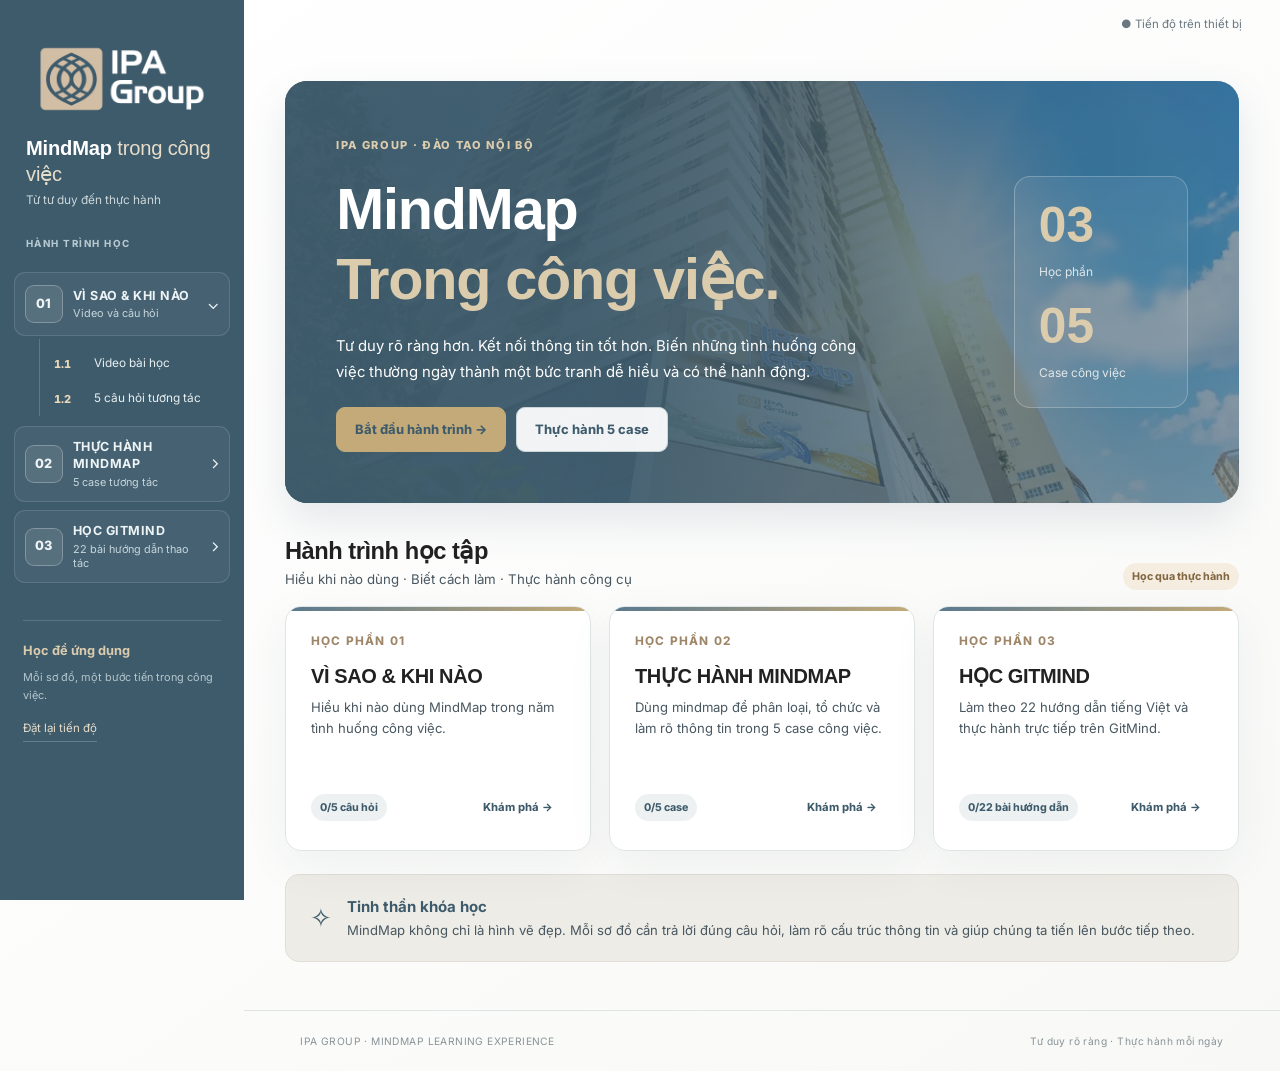
==== commit 0c487bbc: "Add files via upload" ====
--- a/index.html
+++ b/index.html
@@ -16,7 +16,7 @@
   <a class="skip-link" href="#main">Bỏ qua menu</a>
   <div id="app-shell">
     <aside class="sidebar" id="sidebar">
-      <div class="brand"><button class="brand-home" type="button" data-global-action="open-home" aria-label="Về Trang chủ"><img src="assets/logos/ipa-white.png" alt="IPA Group — về Trang chủ" class="brand-logo"></button><span class="brand-eyebrow">TRẢI NGHIỆM HỌC TẬP</span><strong>MindMap <em>trong công việc</em></strong><small>Từ tư duy đến thực hành</small></div>
+      <div class="brand"><button class="brand-home" type="button" data-global-action="open-home" aria-label="Về Trang chủ"><img src="assets/logos/ipa-white.png" alt="IPA Group — về Trang chủ" class="brand-logo"></button><strong>MindMap <em>trong công việc</em></strong><small>Từ tư duy đến thực hành</small></div>
       <div class="sidebar-label">HÀNH TRÌNH HỌC</div>
       <nav id="side-nav" aria-label="Điều hướng bài học"></nav>
       <div class="sidebar-bottom"><strong>Học để ứng dụng</strong><small>Mỗi sơ đồ, một bước tiến trong công việc.</small><button class="sidebar-reset" id="reset-progress">Đặt lại tiến độ</button></div>
@@ -35,6 +35,7 @@
   <script src="js/gitmind-chapters.js"></script>
   <script src="js/quiz-module1.js"></script>
   <script src="js/gitmind-overview.js"></script>
+  <script src="js/learning-maps.js"></script>
   <script src="js/app.js"></script>
 </body>
 </html>
--- a/css/styles.css
+++ b/css/styles.css
@@ -78,3 +78,154 @@
 @media(max-width:650px){.map-branch.no-leaves>.branch-name{min-width:120px}.video-reference summary{font-size:.75rem}}
 
 .sim-caption{font-size:.68rem;color:var(--ipa-deep);font-weight:750;letter-spacing:.035em;padding:5px 2px}
+
+/* === v2.2: IPA Group interaction-focused Module 1 + Vietnamese interface === */
+.brand-home{display:block;border:0;background:transparent;padding:0;margin:0;width:min(222px,100%);cursor:pointer;text-align:left;border-radius:9px;transition:transform .22s ease,filter .22s ease}
+.brand-home:hover{transform:translateY(-1px);filter:brightness(1.10)}.brand-home:focus-visible{outline:3px solid var(--ipa-gold);outline-offset:5px}
+.brand-home .brand-logo{width:100%;height:auto;display:block}
+.quiz-v22{max-width:1040px;margin-inline:auto}.quiz-v22 .quiz-headline{display:flex;flex-wrap:wrap;justify-content:space-between;gap:8px;align-items:center}
+.q-complete-count{font-size:.79rem;color:var(--ipa-blue);font-weight:700}.quiz-v22 .quiz-question{font-size:clamp(1.4rem,2.3vw,1.95rem);letter-spacing:-.025em;line-height:1.35;margin:22px 0 14px}
+.quiz-instruction{margin:0 0 20px;line-height:1.75;color:var(--ipa-deep);font-size:.98rem}
+.q-choice-list{display:grid;gap:11px;margin:16px 0 24px}
+.q-choice{display:flex;align-items:center;gap:16px;text-align:left;border:1px solid #cdd8de;border-radius:14px;padding:18px 20px;width:100%;min-width:0;background:white;color:var(--ink);font:inherit;cursor:pointer;min-height:65px;transition:border-color .2s,box-shadow .2s,transform .2s,background .2s}
+.q-choice:hover:not(:disabled){transform:translateY(-1px);border-color:var(--ipa-blue);box-shadow:0 7px 19px #3e5b6c12}.q-choice.is-selected{background:#f0f4f6;border-color:var(--ipa-blue);box-shadow:inset 4px 0 0 var(--ipa-blue)}
+.q-choice.right{border-color:#71a388;background:#eef8f1}.q-choice.wrong{border-color:#c47c65;background:#fff4ee}.q-choice:disabled{opacity:1;cursor:default}.q-choice:focus-visible,.q-map-choice:focus-visible,.q-node:focus-visible,.q-match-source:focus-visible,.q-match-target:focus-visible{outline:3px solid var(--ipa-gold);outline-offset:3px}
+.q-checkbox{flex:0 0 23px;height:23px;border:1.8px solid #8b9da7;border-radius:7px;display:grid;place-items:center;color:white;font-size:.83rem;font-weight:900}.q-choice.is-selected .q-checkbox{background:var(--ipa-blue);border-color:var(--ipa-blue)}.q-radio{width:20px;height:20px;flex-shrink:0;border-radius:50%;border:2px solid #95a7ae;position:relative}.is-selected .q-radio{border-color:var(--ipa-blue)}.is-selected .q-radio:after{content:'';width:10px;height:10px;border-radius:50%;background:var(--ipa-blue);position:absolute;inset:3px}
+.q-feedback{border:1px solid #d4e1e5;background:#f6f9f9;border-left:5px solid var(--ipa-blue);padding:20px;border-radius:12px;margin:24px 0 12px;animation:qReveal .28s ease}.q-feedback>strong{font-size:1.05rem;color:var(--ipa-deep)}.q-feedback>p{line-height:1.75;margin:12px 0}.q-explanations{display:grid;gap:9px;margin:15px 0}.q-explain{border:1px solid #e0e7e9;padding:14px 16px;background:white;border-radius:10px;line-height:1.6}.q-explain b{display:block;font-size:.86rem;color:var(--ipa-deep)}.q-explain p{font-size:.86rem;margin:5px 0 0;color:#4c5e68}.q-explain.correct{border-left:4px solid #61a58c}.q-explain.incorrect{border-left:4px solid #c88c70}.q-definition{background:#eee7d7;border-radius:10px;padding:15px 18px;color:#394e5a;line-height:1.7}.q-definition p{margin:.5rem 0 0}.quiz-controls{border-top:1px solid var(--line);padding-top:18px;margin-top:24px;align-items:center}.quiz-controls>div{display:flex;flex-wrap:wrap;gap:9px}
+/* Matching columns, with real connecting lines spanning both columns */
+.q-match-board{display:grid;grid-template-columns:minmax(0,.82fr) minmax(0,1.18fr);gap:clamp(50px,10vw,120px);position:relative;margin:20px 0;padding:5px 0}.q-match-lines{position:absolute;inset:0;width:100%;height:100%;pointer-events:none;z-index:0;overflow:visible}.q-link{fill:none;stroke:#6d879b;stroke-width:3;stroke-linecap:round;animation:qReveal .3s ease}.q-link.line-right{stroke:#4d956f}.q-link.line-wrong{stroke:#c2816a}.q-match-col{position:relative;z-index:1;display:grid;gap:12px;align-content:start}.q-match-col h4{font-size:.85rem;color:var(--ipa-deep);margin:0 0 4px}.q-match-source,.q-match-target{position:relative;min-height:82px;text-align:left;border:1px solid #ccd9df;background:white;border-radius:12px;padding:15px 18px;cursor:pointer;color:var(--ipa-deep);font:inherit;font-size:.91rem;font-weight:700;display:flex;align-items:center;gap:12px;transition:border-color .2s,background .2s,transform .2s}.q-match-target{font-size:.83rem;font-weight:500;line-height:1.6}.q-match-source:hover,.q-match-target:hover{border-color:var(--ipa-blue);transform:translateY(-1px)}.q-match-source.active{border-color:var(--ipa-gold);background:#f5f0e7;box-shadow:0 0 0 3px #c4aa7833}.q-match-index{width:30px;height:30px;flex:0 0 30px;border-radius:9px;display:grid;place-items:center;background:#eef3f5;font-weight:800}.q-match-dot{width:13px;height:13px;flex:0 0 13px;border-radius:50%;background:#607e91;border:3px solid white;box-shadow:0 0 0 2px #607e91;position:absolute}.q-match-source .q-match-dot{right:-7px;top:calc(50% - 7px)}.q-match-target .q-match-dot{left:-7px;top:calc(50% - 7px)}
+/* Side-by-side maps, not just text buttons */
+.q-map-grid{display:grid;grid-template-columns:repeat(2,minmax(0,1fr));gap:16px;margin:22px 0}.q-map-choice{min-width:0;padding:18px;border:2px solid #d7e0e4;background:#fff;border-radius:15px;text-align:left;cursor:pointer;color:var(--ink);transition:transform .2s,border-color .2s,box-shadow .2s}.q-map-choice:hover:not(:disabled){transform:translateY(-2px);border-color:var(--ipa-blue);box-shadow:0 8px 25px #3e5b6c14}.q-map-choice.is-selected{border-color:var(--ipa-blue);background:#f3f7f8}.q-map-choice:disabled{opacity:1;cursor:default}.q-map-head{display:flex;gap:10px;align-items:center;justify-content:space-between}.q-map-head strong{font-size:1rem;color:var(--ipa-deep)}.q-choice-indicator{font-size:.74rem;color:#506f83}.q-mini-map{padding:17px 5px 3px}.q-mini-center{background:var(--ipa-deep);color:#fff;border-radius:10px;padding:13px 10px;max-width:250px;margin:0 auto 22px;text-align:center;font-size:.79rem;font-weight:800}.q-mini-branches{display:flex;flex-wrap:wrap;gap:8px;align-items:stretch;justify-content:center;position:relative}.q-mini-branches:before{content:'';position:absolute;top:-13px;left:15%;right:15%;height:1px;background:var(--ipa-gold)}.q-mini-branch{position:relative;border:1px solid #d8e1e4;border-radius:10px;padding:11px 9px;background:#f4f7f8;flex:1 1 105px;min-width:0;text-align:center}.q-mini-branch:before{content:'';position:absolute;top:-13px;left:50%;height:12px;width:1px;background:var(--ipa-gold)}.q-mini-branch b,.q-mini-branch small{display:block;font-size:.74rem;line-height:1.5}.q-mini-branch b{color:var(--ipa-deep)}.q-mini-branch small{margin-top:5px;color:#627580;font-size:.68rem}
+/* Locate center/main/child by tapping nodes */
+.q-stage-list{display:flex;gap:9px;flex-wrap:wrap;margin-bottom:14px}.q-stage{padding:8px 12px;border:1px solid #d9e1e5;border-radius:99px;font-size:.73rem;color:#6c808b;background:#fff}.q-stage.complete{background:#eef8f1;border-color:#80ac93;color:#346c52}.q-stage.current{background:#f3eddf;border-color:var(--ipa-gold);color:var(--ipa-deep);font-weight:800}.q-tap-prompt{padding:13px 17px;border-radius:9px;background:#eef3f5;color:var(--ipa-deep);margin:0 0 16px}.q-node-map{padding:30px clamp(10px,3vw,35px);border-radius:16px;background:radial-gradient(circle at 1px 1px,#59798f25 1px,transparent 0) 0 0/19px 19px,#fbfcfc;border:1px solid #dce5e8;margin:16px 0}.q-node-root{display:flex;justify-content:center}.q-node{font:inherit;color:var(--ipa-deep);font-size:.8rem;border:1.5px solid #a7c1cd;background:#e9f0f3;border-radius:11px;padding:13px 17px;min-height:48px;cursor:pointer;transition:transform .2s,background .2s,border-color .2s;box-shadow:0 3px 7px #59798f13}.q-node:hover:not(:disabled){transform:translateY(-2px);background:#f3eee3;border-color:var(--ipa-gold)}.q-node-central{background:var(--ipa-deep);color:white;border-color:var(--ipa-deep);font-weight:800}.q-node-branches{display:grid;grid-template-columns:repeat(3,minmax(0,1fr));gap:14px;margin:38px 0 0;position:relative}.q-node-branches:before{content:'';position:absolute;top:-18px;left:16.7%;right:16.7%;height:2px;background:var(--ipa-gold)}.q-node-arm{display:flex;flex-direction:column;align-items:center;gap:18px;position:relative;min-width:0}.q-node-arm:before{content:'';width:2px;background:var(--ipa-gold);height:18px;position:absolute;top:-18px}.q-node-children{display:flex;gap:8px;flex-wrap:wrap;justify-content:center;position:relative}.q-node-children:before{content:'';width:2px;background:var(--ipa-gold);height:16px;position:absolute;top:-16px}.q-node-child{background:#fff;font-size:.7rem;padding:9px 10px}
+.q-source-note{border:1px solid #d5e0e3;background:#f3f7f8;padding:22px;border-radius:12px;display:grid;gap:8px;margin:0 0 20px}.q-source-note span{font-size:.69rem;font-weight:800;letter-spacing:.1em;color:var(--ipa-blue)}.q-source-note strong{font-size:1.05rem;color:var(--ipa-deep)}
+/* Final consolidation in mind map format */
+.quiz-summary-map{display:flex;align-items:center;gap:28px;overflow:auto;padding:35px 20px;border-radius:16px;margin:22px 0;background:radial-gradient(circle at 1px 1px,#59798f26 1px,transparent 0) 0 0/19px 19px,#fbfcfc;border:1px solid #dce5e8}.q-sum-root{background:var(--ipa-deep);padding:22px 30px;border-radius:14px;color:white;font-weight:850;min-width:130px;text-align:center}.q-sum-branches{display:grid;gap:12px;flex:1;position:relative;padding-left:24px;min-width:420px}.q-sum-branches:before{content:'';position:absolute;left:0;top:12%;bottom:12%;width:2px;background:var(--ipa-gold)}.q-sum-branch{position:relative;background:#eef3f5;border:1px solid #cad9df;border-radius:10px;padding:13px 16px}.q-sum-branch:before{content:'';position:absolute;left:-24px;top:50%;height:2px;width:24px;background:var(--ipa-gold)}.q-sum-branch strong,.q-sum-branch small{display:block}.q-sum-branch strong{font-size:.85rem;color:var(--ipa-deep)}.q-sum-branch small{font-size:.78rem;margin-top:4px;color:#627582}
+@keyframes qReveal{from{opacity:0;transform:translateY(5px)}to{opacity:1;transform:none}}
+@media(max-width:800px){.q-map-grid{grid-template-columns:1fr}.q-match-board{gap:45px}.q-node-map{overflow-x:auto}.q-node-branches{min-width:440px}.quiz-summary-map{display:block}.q-sum-root{max-width:260px;margin:0 auto 30px}.q-sum-branches{min-width:0;padding-left:20px}}
+@media(max-width:500px){.q-match-board{grid-template-columns:minmax(0,.78fr) minmax(0,1.22fr);gap:34px}.q-match-source,.q-match-target{font-size:.68rem;padding:9px 7px;min-height:94px}.q-match-target{font-size:.66rem;line-height:1.45}.q-match-index{display:none}.q-match-col h4{font-size:.69rem}.q-match-source .q-match-dot{right:-7px}.q-match-target .q-match-dot{left:-7px}.quiz-controls{flex-direction:column;align-items:stretch}.quiz-controls>div{width:100%}.quiz-controls button{flex:1}.q-choice{padding:15px;font-size:.85rem;align-items:flex-start}.q-feedback{padding:14px}.q-mini-branch{flex-basis:85px}}
+@media(prefers-reduced-motion:reduce){.q-choice,.q-map-choice,.q-node,.q-match-source,.q-match-target,.q-feedback,.q-link{transition:none!important;animation:none!important}}
+
+
+/* v2.3 — GitMind official-guide learning content; tokens inherit IPA Group BI. */
+.gm-guide{margin-top:22px;border:1px solid #d7e1e5;border-radius:15px;overflow:hidden;background:#fff;box-shadow:0 5px 20px #3e5b6c0b}
+.gm-guide-top{display:flex;align-items:center;justify-content:space-between;gap:12px;flex-wrap:wrap;background:#edf3f5;padding:14px 18px;border-bottom:1px solid #d8e3e7}
+.gm-guide-kicker,.gm-eyebrow{font-size:.72rem;letter-spacing:.105em;font-weight:850;color:var(--ipa-deep)}
+.gm-source-link{font-size:.8rem;font-weight:700;color:var(--ipa-deep);text-decoration:underline;text-underline-offset:3px}
+.gm-source-link:hover{color:#22567c}
+.gm-guide-context{padding:18px 20px;background:#fbfcfc;display:grid;gap:5px}
+.gm-guide-context p{margin:0 0 12px;color:#3d5867;line-height:1.6;font-size:.94rem}
+.gm-steps-heading{color:var(--ipa-deep);font-size:1rem;margin:20px 20px 12px}
+.gm-steps{list-style:none;counter-reset:none;margin:0;padding:0 20px 12px;display:grid;gap:12px}
+.gm-steps>li{display:flex;gap:13px;align-items:flex-start;padding:14px 15px;border:1px solid #dae4e8;border-radius:12px;background:#fff;min-width:0}
+.gm-step-no{background:var(--ipa-deep);border-radius:9px;display:grid;place-items:center;color:white;font-weight:800;width:31px;height:31px;flex:0 0 31px}
+.gm-steps>li>div{min-width:0;flex:1}.gm-steps strong{color:#294a60;font-size:.9rem;line-height:1.4}.gm-steps p{margin:5px 0;line-height:1.6;font-size:.89rem;color:#405966;overflow-wrap:anywhere}.gm-steps small{font-size:.72rem;color:#758791}
+.gm-shortcut-box,.gm-result,.gm-caution{margin:0 20px 12px;padding:13px 15px;border-radius:10px;background:#edf3f5;border-left:4px solid var(--ipa-blue)}
+.gm-shortcut-box strong,.gm-result strong,.gm-caution strong{font-size:.83rem;color:var(--ipa-deep)}
+.gm-shortcut-box p,.gm-result p,.gm-caution p{font-size:.86rem;line-height:1.65;margin:5px 0 0;overflow-wrap:anywhere}
+.gm-shortcut-box p{white-space:pre-line;font-weight:650}
+.gm-result{background:#eef5f0;border-color:#77a087}.gm-caution{background:#fbf5e9;border-color:var(--ipa-gold)}
+.gm-provenance{font-size:.73rem;color:#687d87;line-height:1.5;margin:4px 20px 18px;overflow-wrap:anywhere}
+.gm-guide-mini{background:#f4f8f9;border:1px solid #d3dfe3;border-radius:12px;margin:14px 0;overflow:hidden}
+.gm-guide-mini>summary{cursor:pointer;padding:14px 17px;font-size:.86rem;font-weight:800;color:var(--ipa-deep)}
+.gm-guide-mini>summary:hover{background:#eaf1f4}.gm-guide-mini>summary:focus-visible,.gm-source-link:focus-visible{outline:3px solid var(--ipa-gold);outline-offset:2px}
+.gm-guide-mini-body{padding:5px 19px 17px;font-size:.84rem;line-height:1.65}.gm-guide-mini-body ol{padding-left:23px}.gm-guide-mini-body li{margin-bottom:8px}.gm-guide-mini-body .gm-shortcut{font-weight:800;color:var(--ipa-deep);white-space:pre-line}.gm-note{background:#fbf4e9;border-radius:8px;padding:12px}
+@media(max-width:560px){.gm-guide-top{align-items:flex-start;flex-direction:column}.gm-guide-context{padding:16px}.gm-steps{padding:0 12px 10px}.gm-steps>li{padding:12px;gap:9px}.gm-shortcut-box,.gm-result,.gm-caution{margin-left:12px;margin-right:12px}.gm-provenance{margin-left:12px;margin-right:12px}}
+@media(prefers-reduced-motion:reduce){.gm-guide *{animation:none!important;transition:none!important}}
+/* When a micro-video has not been uploaded, prioritize the ready-to-use written lesson. */
+.micro-video.unavailable{aspect-ratio:auto;min-height:125px}
+.micro-video.unavailable .video-placeholder{padding:19px 15px;gap:5px}
+.micro-video.unavailable .play-ring{width:38px;height:38px;font-size:1rem}
+
+/* v2.4 — Expanded GitMind Module 3, 22 source-linked chapters and user-provided GIFs */
+.nav-subgroup{margin:5px 0 9px 0;border-bottom:1px solid #ffffff1c;padding-bottom:6px}
+.nav-subgroup-toggle{display:flex;align-items:center;justify-content:space-between;text-align:left;gap:6px;border:0;background:#ffffff0b;color:#e6ddd0;font-weight:790;letter-spacing:.02em;font-size:.7rem;border-radius:7px;width:100%;padding:10px 7px;margin:3px 0 2px;line-height:1.45}
+.nav-subgroup-toggle:hover{background:#ffffff1a}.nav-subgroup-toggle span{font-size:1rem}
+.nav-subgroup .nav-child{padding-left:6px;min-height:43px;font-size:.71rem}
+.nav-subgroup-title{font-size:.63rem;letter-spacing:.1em;color:var(--ipa-sand-light);font-weight:800;padding:15px 7px 8px}
+.guide-intro{display:grid;grid-template-columns:160px minmax(0,1fr);gap:30px;align-items:start}
+.guide-intro-stat{padding:18px;border-radius:14px;background:#edf2f4;display:grid;gap:3px;text-align:center}
+.guide-intro-stat strong{font-family:var(--heading);font-weight:800;font-size:2.8rem;color:var(--ipa-deep);line-height:1.1}
+.guide-intro-stat span{font-size:.75rem;margin-bottom:12px;color:#657985}
+.guide-catalog{display:grid;grid-template-columns:repeat(2,minmax(0,1fr));gap:12px;margin:20px 0 33px}
+.guide-catalog-card{display:flex;align-items:center;text-align:left;gap:13px;border:1px solid #d8e1e6;border-radius:12px;padding:15px;background:white;min-height:75px;color:var(--ink);transition:background .15s,transform .15s,border-color .15s}
+.guide-catalog-card:hover{border-color:var(--ipa-blue);background:#f5f8f9;transform:translateY(-2px)}
+.guide-catalog-card span:nth-child(2){min-width:0;flex:1}.guide-catalog-card strong{font-size:.85rem;line-height:1.5;display:block;color:var(--ipa-deep)}.guide-catalog-card small{font-size:.7rem;display:block;color:#6c7e86;margin-top:4px}
+.guide-catalog-num{background:#eee8da;min-width:43px;height:43px;border-radius:10px;display:grid;place-items:center;color:var(--ipa-deep);font-size:.8rem;font-weight:850}
+.guide-catalog-status{font-weight:850;color:var(--ipa-blue)}
+.guide-watch-layout{display:grid;grid-template-columns:minmax(0,1.06fr) minmax(0,.94fr);gap:18px;align-items:start}
+.guide-watch-layout>*{min-width:0}.guide-watch{padding:20px!important}.guide-instruction{padding:22px!important}
+.guide-media-head{display:flex;align-items:center;justify-content:space-between;gap:12px;flex-wrap:wrap;margin-bottom:14px}.guide-media-head>span{font-size:.72rem;letter-spacing:.065em;color:var(--ipa-deep);font-weight:850}
+.guide-media{border:1px solid #dce4e8;border-radius:12px;overflow:hidden;background:#eff3f5;display:flex;align-items:center;justify-content:center}
+.guide-media img{display:block;width:100%;height:auto;max-width:100%;object-fit:contain}
+.guide-watch .caption{margin:10px 0 20px}.guide-feature{padding:15px 17px;background:#f4f7f7;border-radius:10px}.guide-feature p{font-size:.9rem;line-height:1.65;margin:8px 0 0}
+.guide-steps{list-style:none;display:grid;gap:12px;margin:15px 0 20px;padding:0}.guide-steps li{border:1px solid #dae3e6;border-radius:10px;padding:13px 14px;display:flex;align-items:flex-start;gap:12px;background:white}
+.guide-steps p{margin:1px 0 0;font-size:.87rem;line-height:1.72;min-width:0;overflow-wrap:anywhere}
+.guide-note,.guide-activity{border-radius:10px;padding:14px 17px;margin:12px 0;background:#f9f2e5;border-left:3px solid var(--ipa-gold)}.guide-activity{background:#edf4f5;border-color:var(--ipa-blue)}
+.guide-note strong,.guide-activity strong{color:var(--ipa-deep);font-size:.85rem}.guide-note p,.guide-activity p{font-size:.85rem;line-height:1.75;margin:7px 0 0}
+.guide-bottom-source{display:flex;gap:5px;flex-wrap:wrap;align-items:center;margin:20px 0;font-size:.75rem;color:#687984}
+.guide-practice{max-width:850px;margin:0 auto 23px}.guide-practice h3{font-size:1.4rem;margin-top:12px;line-height:1.5}.guide-practice .options-list{margin-top:20px;margin-bottom:20px}
+.guide-answer{background:#fff;padding:13px 15px;border:1px solid #dce7e9;border-radius:10px;margin-top:14px}.guide-answer strong{color:var(--ipa-deep)}.guide-answer p{margin:5px 0 0}
+.guide-navigation{margin-top:24px;gap:12px;flex-wrap:wrap;align-items:center}.guide-navigation .caption{margin:0}
+@media(max-width:1200px){.guide-watch-layout{grid-template-columns:1fr}.guide-media{max-width:100%}.guide-intro{grid-template-columns:130px minmax(0,1fr)}}
+@media(max-width:750px){.guide-catalog{grid-template-columns:1fr}.guide-intro{grid-template-columns:1fr}.guide-intro-stat{display:flex;gap:12px;align-items:center;justify-content:center;flex-wrap:wrap}.guide-intro-stat strong{font-size:2rem}.guide-intro-stat span{margin:0 14px 0 0}.guide-watch,.guide-instruction{padding:15px!important}.guide-catalog-card{padding:11px}}
+@media(prefers-reduced-motion:reduce){.guide-catalog-card{transition:none}.guide-catalog-card:hover{transform:none}}
+
+/* v2.5 — module 2 redesign, module 3 cleanup, safer VN fonts */
+:root{--heading:"Montserrat",Arial,sans-serif;--body:"Inter","Segoe UI",Arial,sans-serif}
+.brand strong,.hero h1,.section-heading h2,.module-card h3,.scenario-card strong,.guide-catalog-card strong{font-family:var(--heading)}
+.nav-group+.nav-group{margin-top:8px}.nav-parent{width:100%;display:flex;align-items:center;gap:10px;border:1px solid #ffffff1f;background:#ffffff0b;color:#eef4f5;border-radius:11px;padding:12px 10px;text-align:left}.nav-parent:hover{background:#ffffff15}.nav-parent.selected{background:#ffffff18;border-color:#ffffff38}.nav-parent-icon{display:grid;place-items:center;width:38px;height:38px;border-radius:9px;background:#ffffff17;font-weight:800;font-size:.8rem}.nav-parent-copy{display:flex;flex-direction:column;min-width:0;flex:1}.nav-parent-copy strong{font-size:.78rem;line-height:1.35}.nav-parent-copy small{font-size:.68rem;color:#c7d6dc}.nav-chevron{font-size:1rem}.nav-children{padding:7px 0 0 5px}.nav-child{width:100%;display:flex;align-items:center;gap:8px;border:0;background:transparent;color:#e8f0f1;padding:9px 9px;border-radius:9px;text-align:left;font-size:.74rem;line-height:1.45}.nav-child:hover{background:#ffffff12}.nav-child.active{background:#ffffff18}.nav-child-num{font-weight:800;color:#e8d7b8;min-width:32px}.nav-done{margin-left:auto;color:#cfe5d8;font-weight:800}.single-col{grid-template-columns:1fr!important}.feedback.positive{border-color:#77a087;background:#eef6f1}.external-link{text-decoration:none}.m3-hero{position:relative;overflow:hidden;min-height:340px;padding:0;display:flex;align-items:stretch}.m3-hero-bg{position:absolute;inset:0;background-size:cover;background-position:center top}.m3-hero-overlay{position:absolute;inset:0;background:linear-gradient(90deg,#2f4452f5 0%,#365060e5 34%,#3e5b6ca6 70%,#3e5b6c77 100%)}.m3-hero-content{position:relative;z-index:1;padding:38px;max-width:820px}.m3-hero-content p{font-size:.95rem;line-height:1.8}.guide-media-button{position:relative;padding:0;border:0;cursor:zoom-in}.guide-media-button .media-hint{position:absolute;right:12px;bottom:12px;background:#00000099;color:#fff;padding:7px 10px;border-radius:99px;font-size:.72rem;font-weight:700}.media-dialog{width:min(1100px,94vw);border:0;border-radius:18px;padding:0;box-shadow:0 24px 60px rgba(0,0,0,.25)}.media-dialog::backdrop{background:rgba(16,28,35,.74)}.media-dialog-body{padding:16px;background:#10181d}.media-dialog-body img{display:block;max-width:100%;max-height:78vh;width:auto;height:auto;margin:0 auto;border-radius:10px}.case-layout{display:grid;grid-template-columns:minmax(0,1.08fr) minmax(360px,.92fr);gap:18px;align-items:start}.case-stage-top{display:flex;justify-content:space-between;align-items:flex-start;gap:16px}.case-quote{margin:16px 0 20px;padding:13px 15px;background:#edf3f5;border-left:4px solid var(--ipa-blue);border-radius:0 10px 10px 0;font-size:.86rem;color:#355061}.m2-workspace{display:grid;grid-template-columns:minmax(0,.88fr) minmax(0,1.12fr);gap:16px}.m2-card-bank{min-height:180px;padding:14px;border:1px dashed #c8d5da;border-radius:14px;background:#f8fafb;display:grid;gap:10px;align-content:start}.m2-card{display:flex;align-items:flex-start;gap:10px;width:100%;text-align:left;border:1px solid #d8e3e7;border-radius:12px;padding:12px 13px;background:#fff;color:var(--ink);cursor:pointer}.m2-card:hover{border-color:var(--ipa-blue)}.m2-card.picked{border-color:var(--ipa-blue);background:#eef5f7}.m2-card.in-zone{padding:10px 11px;border-style:solid}.m2-card.correct{border-color:#86ad9b;background:#eff7f3}.m2-card.wrong{border-color:#d2a098;background:#fbf1ee}.m2-card-index{display:grid;place-items:center;width:28px;height:28px;border-radius:8px;background:#edf2f4;color:var(--ipa-deep);font-size:.73rem;font-weight:800;flex:0 0 28px}.m2-card-text{font-size:.82rem;line-height:1.55;flex:1}.m2-card-tools{display:flex;align-items:center;gap:6px;color:#667b86;font-size:.76rem}.m2-card-status{font-weight:800}.m2-zones{display:grid;grid-template-columns:repeat(2,minmax(0,1fr));gap:12px}.m2-zones.five-up{grid-template-columns:repeat(2,minmax(0,1fr))}.m2-zone{display:flex;flex-direction:column;justify-content:flex-start;gap:10px;min-height:170px;border:1px solid #d9e3e6;border-radius:14px;padding:14px;background:#fff;color:var(--ink);text-align:left}.m2-zone.ready{box-shadow:inset 0 0 0 2px #dfeaf0}.m2-zone.subzone{background:#fbfcfd;border-style:dashed}.m2-zone.drag-over{border-color:var(--ipa-blue);background:#f3f8fa}.m2-zone-head strong{display:block;color:var(--ipa-deep);font-size:.84rem}.m2-zone-head small{display:block;font-size:.72rem;color:#6f8189;line-height:1.45;margin-top:3px}.m2-zone-body{display:grid;gap:8px;align-content:start;min-height:76px}.drop-zone-empty{display:grid;place-items:center;text-align:center;color:#7b8e97;font-size:.76rem;min-height:62px;border:1px dashed #d5dfe3;border-radius:10px;background:#f8fafb;padding:10px}.multi-select-grid{display:grid;grid-template-columns:repeat(2,minmax(0,1fr));gap:12px}.review-items p{margin:.35rem 0 0;font-size:.81rem;color:#455a66}.map-branch.no-leaves .branch-name{background:#f5f8f9}.guide-watch-layout .guide-watch,.guide-watch-layout .guide-instruction{padding:20px}.guide-watch-layout .guide-instruction{display:flex;flex-direction:column;justify-content:flex-start}.guide-steps{margin-top:0}.guide-steps strong{font-size:.88rem}.dialog-header{display:flex;align-items:center;justify-content:space-between;gap:15px;padding:16px 18px;border-bottom:1px solid var(--line);background:#fff}.dialog-header strong{color:var(--ipa-deep)}
+@media(max-width:1100px){.case-layout{grid-template-columns:1fr}.m2-workspace{grid-template-columns:1fr}.guide-watch-layout{grid-template-columns:1fr}.m3-hero-content{padding:28px}}
+@media(max-width:700px){.m2-zones,.multi-select-grid{grid-template-columns:1fr}.case-stage-top{flex-direction:column}.guide-media-button .media-hint{font-size:.66rem;left:12px;right:auto}.m3-hero{min-height:300px}.m3-hero-content{padding:24px}.m3-hero-content p{font-size:.9rem}}
+
+/* v2.6 - Interactive Module 3 mindmap.
+   Official IPA Group HEX tokens from ipa-brand-identity-checker.skill:
+   #59798F, #C4AA78, #3E5B6C, #9F8668, #D0BB93, #DCCCAE, #E7DDC9, #212121, #FFFFFF.
+   Montserrat/Inter are safe Vietnamese-capable digital substitutes while licensed
+   UTM Hanzel / SVN Gotham webfonts are not available. */
+.gm-overview{border:1px solid var(--line);border-radius:18px;overflow:hidden;background:#fff;box-shadow:var(--shadow)}
+.gm-map-toolbar{display:flex;justify-content:space-between;align-items:center;flex-wrap:wrap;gap:12px;padding:15px 18px;border-bottom:1px solid #e6e5df;background:#fff}
+.gm-map-intro{display:flex;flex-direction:column;gap:2px;min-width:0}
+.gm-map-intro strong{color:var(--ipa-deep);font-family:var(--heading);font-weight:750;font-size:.99rem}
+.gm-map-intro span{font-size:.78rem;color:#576b77}
+.gm-map-actions{display:flex;align-items:center;flex-wrap:wrap;gap:6px}
+.gm-map-actions button{background:#fff;border:1px solid #d3dfe3;color:var(--ipa-deep);border-radius:8px;min-height:34px;padding:6px 10px;font-size:.76rem;font-weight:750;transition:background .15s ease,border-color .15s ease}
+.gm-map-actions button:hover{background:#f0f4f5;border-color:var(--ipa-blue)}
+.gm-map-actions button:focus-visible{outline:3px solid var(--ipa-gold);outline-offset:1px}
+.gm-map-separator{display:inline-block;width:1px;height:24px;background:#d7e0e2;margin:0 4px}
+.gm-map-percent{font-variant-numeric:tabular-nums;font-weight:800;color:var(--ipa-deep);font-size:.77rem;min-width:42px;text-align:center}
+.gm-map-viewport{height:clamp(440px,59vh,690px);position:relative;background-color:#fbfcfc;background-image:radial-gradient(circle,#cad7dc90 1px,transparent 1px);background-size:23px 23px;cursor:grab;overflow:hidden;touch-action:none;overscroll-behavior:contain;user-select:none;-webkit-user-select:none}
+.gm-map-viewport.panning{cursor:grabbing}
+.gm-map-viewport:focus-visible{outline:3px solid var(--ipa-gold);outline-offset:-5px}
+.gm-map-world{width:1800px;height:1400px;position:absolute;top:0;left:0;transform-origin:0 0;will-change:transform}
+.gm-mindmap-edges{position:absolute;inset:0;overflow:visible;pointer-events:none}
+.gm-edge{fill:none;stroke:var(--ipa-blue);stroke-width:3.3;stroke-linecap:round;opacity:.88}
+.gm-edge.detail{stroke:var(--ipa-sand);stroke-width:2.5;opacity:.94}
+.gm-branch-node{position:absolute;transform:translate(-50%,-50%);border-radius:14px;box-shadow:0 8px 18px #3e5b6c19;line-height:1.37;box-sizing:border-box;z-index:1;min-height:62px}
+.gm-root{background:var(--ipa-deep);color:#fff;padding:16px 18px;text-align:center;border:3px solid var(--ipa-sand);display:flex;flex-direction:column;align-items:center;gap:2px;min-height:98px}
+.gm-root strong{font-family:var(--heading);font-size:1.17rem;letter-spacing:-.02em}
+.gm-root small{color:var(--ipa-cream);font-size:.84rem}
+.gm-root-icon{position:absolute;top:-18px;background:var(--ipa-gold);color:var(--ipa-deep);border-radius:50%;width:29px;height:29px;display:grid;place-items:center;font-size:18px;box-shadow:0 3px 10px #3e5b6c33}
+.gm-group{background:var(--ipa-blue);color:#fff;text-align:left;border:2px solid var(--ipa-deep);padding:12px 15px;cursor:pointer;display:flex;flex-direction:column;align-items:stretch;justify-content:center;gap:5px;transition:box-shadow .18s,background .18s}
+.gm-group:hover{background:var(--ipa-deep);box-shadow:0 10px 24px #3e5b6c40}
+.gm-group.expanded{background:var(--ipa-deep);border-color:var(--ipa-gold)}
+.gm-group-label{font-weight:800;font-size:1.05rem}
+.gm-group-meta{display:flex;justify-content:space-between;align-items:center;color:#ecf1f4;font-size:.76rem}
+.gm-group-icon{width:24px;height:24px;border-radius:50%;display:grid;place-items:center;border:1px solid var(--ipa-sand);background:#ffffff15;color:#fff;font-weight:900;font-size:1.02rem}
+.gm-lesson{background:#fff;color:var(--ink);border:2px solid var(--ipa-sand);padding:10px 12px;display:flex;align-items:center;gap:12px;text-align:left;cursor:pointer;transition:background .15s,border-color .15s,box-shadow .15s;min-height:66px}
+.gm-lesson:hover{background:#f6f3eb;border-color:var(--ipa-gold);box-shadow:0 11px 26px #3e5b6c33}
+.gm-lesson:focus-visible,.gm-group:focus-visible{outline:4px solid var(--ipa-gold);outline-offset:3px}
+.gm-lesson-number{flex:0 0 auto;background:var(--ipa-cream);color:var(--ipa-deep);border-radius:8px;padding:6px 8px;font-size:.78rem;font-weight:850}
+.gm-lesson-title{font-size:.91rem;font-weight:700;line-height:1.38;flex:1;min-width:0}
+.gm-lesson-done{color:var(--ipa-deep);font-size:1rem;font-weight:800;flex:0 0 auto}
+.gm-map-footer{display:flex;align-items:center;justify-content:space-between;gap:12px;flex-wrap:wrap;padding:11px 18px;background:#f2f5f5;color:var(--ipa-deep);font-size:.76rem;line-height:1.5}
+.m3-map-help{font-size:.81rem;color:#576d79;margin:11px 0 0}
+@media(max-width:850px){.gm-map-toolbar{align-items:flex-start;flex-direction:column}.gm-map-viewport{height:530px}.gm-map-footer{font-size:.72rem}}
+@media(max-width:560px){.gm-map-actions{gap:5px}.gm-map-actions button{font-size:.7rem;padding:6px 7px}.gm-map-intro span{font-size:.72rem}.gm-map-viewport{height:510px}.gm-map-footer{display:flex;flex-direction:column;align-items:flex-start;gap:2px}}
+@media(prefers-reduced-motion:reduce){.gm-map-world,.gm-group,.gm-lesson,.gm-map-actions button{transition:none!important}}
+/* GitMind external CTA must be a fully legible button, not an unstyled anchor. */
+.m3-hero .external-link{display:inline-flex;align-items:center;justify-content:center;min-height:43px;padding:11px 20px;border-radius:9px;background:var(--ipa-gold);border:1px solid var(--ipa-gold);color:var(--ipa-deep);font-weight:800;font-size:.83rem;text-decoration:none;transition:background .15s ease,transform .15s ease}
+.m3-hero .external-link:hover{background:var(--ipa-sand);transform:translateY(-1px)}
+.m3-hero .external-link:focus-visible{outline:3px solid #fff;outline-offset:3px}
+.gm-group-picker{display:none;max-width:100%;height:36px;padding:5px 8px;border-radius:8px;border:1px solid #d3dfe3;background:#fff;color:var(--ipa-deep);font-weight:700;font-size:.78rem}
+@media(max-width:640px){.gm-group-picker{display:block;width:100%;flex-basis:100%}.gm-map-actions{width:100%}}
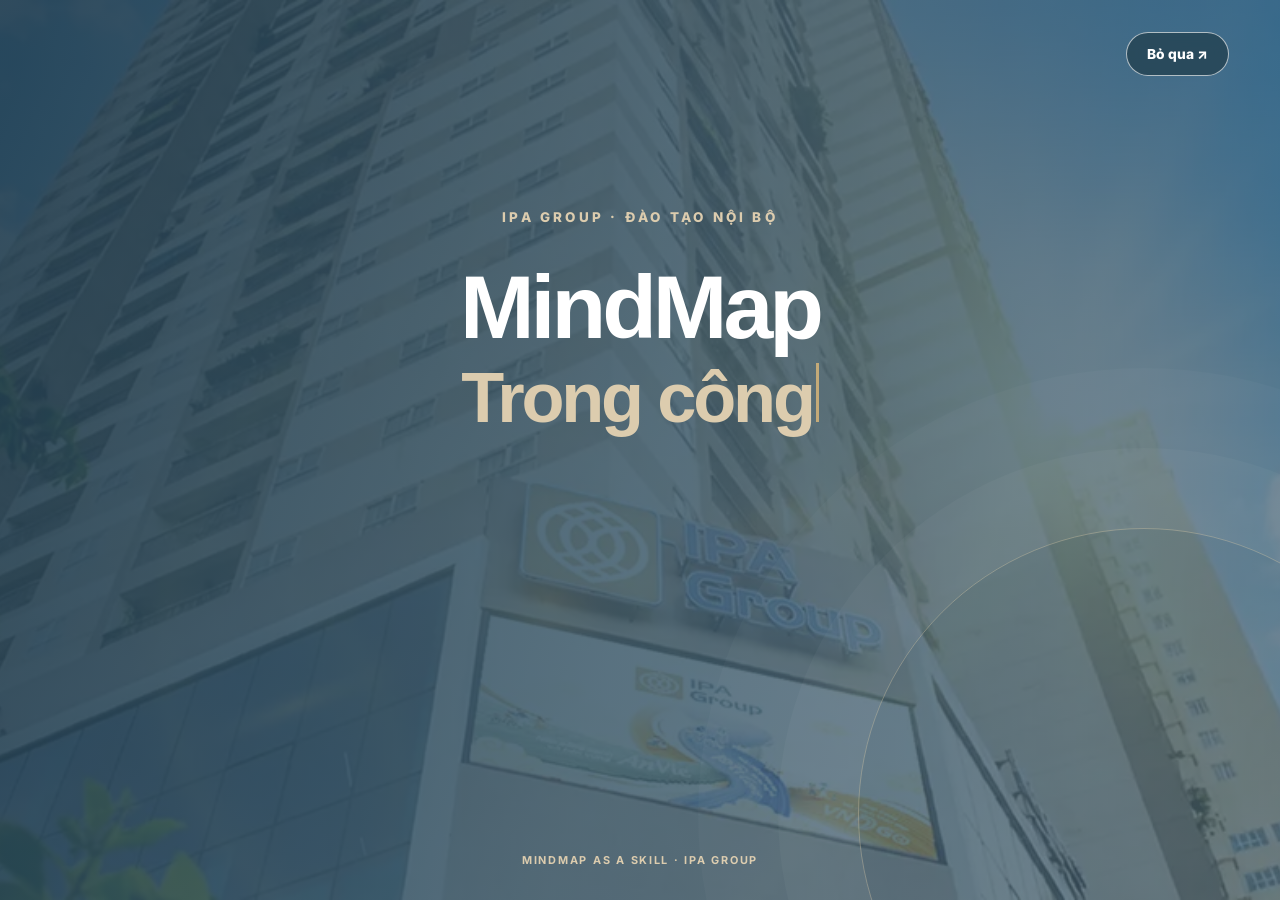
==== commit f5ec7105: "Add files via upload" ====
--- a/index.html
+++ b/index.html
@@ -22,7 +22,7 @@
       <div class="sidebar-bottom"><strong>Học để ứng dụng</strong><small>Mỗi sơ đồ, một bước tiến trong công việc.</small><button class="sidebar-reset" id="reset-progress">Đặt lại tiến độ</button></div>
     </aside>
     <div class="app-main">
-      <header class="topbar"><button id="menu-toggle" class="icon-btn mobile-only" aria-label="Mở menu" aria-expanded="false" aria-controls="sidebar">☰</button><button class="back-link" data-global-action="back" hidden>← <span>Quay lại trang trước</span></button><nav class="breadcrumb" id="breadcrumb" aria-label="Đường dẫn trang"></nav><div class="top-actions"><span class="save-hint" id="save-indicator">● Tiến độ trên thiết bị</span></div></header>
+      <header class="topbar"><button type="button" id="desktop-sidebar-toggle" class="sidebar-desktop-toggle" data-action="toggle-sidebar" aria-label="Ẩn thanh menu" aria-controls="sidebar" aria-expanded="true">☰</button><button id="menu-toggle" class="icon-btn mobile-only" aria-label="Mở menu" aria-expanded="false" aria-controls="sidebar">☰</button><button class="back-link" data-global-action="back" hidden>← <span>Quay lại trang trước</span></button><nav class="breadcrumb" id="breadcrumb" aria-label="Đường dẫn trang"></nav><div class="top-actions"><div id="journey-progress" class="journey-progress" role="progressbar" aria-valuemin="0" aria-valuemax="3" aria-label="Tiến độ học phần"></div><span class="save-hint" id="save-indicator">● Tiến độ trên thiết bị</span></div></header>
       <main id="main" tabindex="-1"><div id="screen" class="page-enter"></div></main>
       <footer class="app-footer"><span>IPA GROUP · MINDMAP LEARNING EXPERIENCE</span><span>Tư duy rõ ràng · Thực hành mỗi ngày</span></footer>
     </div>
@@ -36,6 +36,7 @@
   <script src="js/quiz-module1.js"></script>
   <script src="js/gitmind-overview.js"></script>
   <script src="js/learning-maps.js"></script>
+  <script src="js/gamification.js"></script>
   <script src="js/app.js"></script>
 </body>
 </html>
--- a/css/styles.css
+++ b/css/styles.css
@@ -229,3 +229,271 @@
 .m3-hero .external-link:focus-visible{outline:3px solid #fff;outline-offset:3px}
 .gm-group-picker{display:none;max-width:100%;height:36px;padding:5px 8px;border-radius:8px;border:1px solid #d3dfe3;background:#fff;color:var(--ipa-deep);font-weight:700;font-size:.78rem}
 @media(max-width:640px){.gm-group-picker{display:block;width:100%;flex-basis:100%}.gm-map-actions{width:100%}}
+
+/* ================= v2.7 · Immersive intro, mind map journey, case single-canvas ================= */
+body[data-page="intro"] #app-shell{display:block;min-height:100dvh}
+body[data-page="intro"] .sidebar,body[data-page="intro"] .topbar,body[data-page="intro"] .app-footer{display:none!important}
+body[data-page="intro"] .app-main{width:100%;min-height:100dvh}
+body[data-page="intro"] #main{padding:0;width:100%;max-width:none;min-height:100dvh}
+body[data-page="intro"] #screen{height:100dvh}
+body[data-page="intro"]{overflow:hidden}
+.intro-screen{height:100dvh;min-height:620px;position:relative;overflow:hidden;display:flex;align-items:center;justify-content:center;color:white;background:var(--ipa-deep);isolation:isolate}
+.intro-backdrop{position:absolute;inset:0;background:url('../assets/images/ipa-building.png') center 42%/cover no-repeat;z-index:-2;transform:scale(1.05);animation:introBackdrop 16s ease-out both}
+.intro-shade{position:absolute;inset:0;background:linear-gradient(105deg,#233f51ec 2%,#3e5b6cdb 52%,#3e5b6cb8 100%);z-index:-1}
+.intro-screen:after{content:"";position:absolute;right:-150px;bottom:-200px;width:570px;height:570px;border:1px solid #dcccae60;border-radius:50%;box-shadow:0 0 0 80px #ffffff08,0 0 0 160px #ffffff06;pointer-events:none}
+.intro-content{padding:40px 28px;width:min(980px,100%);text-align:center;z-index:1;display:flex;flex-direction:column;align-items:center;justify-content:center}
+.intro-eyebrow{font-size:clamp(.76rem,1.05vw,.92rem);letter-spacing:.24em;color:var(--ipa-sand-light);font-weight:800;animation:fadeIntro .9s both}
+.intro-headline{margin-top:28px;display:flex;flex-direction:column;align-items:center;min-height:170px;justify-content:center;transition:transform .9s cubic-bezier(.22,.6,.24,1),background .7s,padding .7s,border-radius .7s}
+.intro-title,.intro-title-secondary{color:white;font-family:var(--heading);font-size:clamp(2.7rem,7vw,6.5rem);line-height:1.13;font-weight:800;letter-spacing:-.045em;min-height:1.1em}
+.intro-title-secondary{color:var(--ipa-sand-light);font-size:clamp(2.2rem,5.5vw,5.25rem)}
+.intro-sentences{min-height:140px;margin-top:25px;color:#f5f6f6;font-size:clamp(.93rem,1.55vw,1.2rem);max-width:770px;line-height:1.5;transition:opacity .6s,transform .6s}
+.intro-sentences p{margin:8px auto;color:inherit;min-height:1.45em}
+.intro-lead{font-weight:750}
+.intro-title.typing:after,.intro-title-secondary.typing:after,.intro-lead.typing:after,.intro-line.typing:after,.intro-line-two.typing:after{content:"";display:inline-block;height:.84em;width:3px;background:var(--ipa-gold);margin-left:3px;animation:blinkCaret .65s step-end infinite}
+.intro-ready{opacity:0;transform:translateY(20px);pointer-events:none;transition:opacity .7s,transform .7s;background:var(--ipa-gold);color:var(--ipa-deep);border:0;border-radius:100px;padding:18px 31px;font-weight:850;font-size:1.02rem;margin-top:30px;box-shadow:0 13px 35px #172c3d65}
+.intro-ready.visible{opacity:1;transform:translateY(0);pointer-events:auto}
+.intro-ready:hover{background:var(--ipa-sand-light);transform:translateY(-3px)}
+.intro-bottom{position:absolute;bottom:30px;text-align:center;width:100%;font-weight:700;color:#dcccae;letter-spacing:.16em;font-size:.68rem;transition:opacity .55s}
+.intro-screen.is-transitioning .intro-eyebrow,.intro-screen.is-transitioning .intro-sentences,.intro-screen.is-transitioning .intro-ready,.intro-screen.is-transitioning .intro-bottom{opacity:0;transform:translateY(12px);pointer-events:none}
+.intro-screen.is-transitioning .intro-headline{background:#3e5b6cef;border:2px solid var(--ipa-gold);border-radius:24px;padding:25px 45px;transform:scale(.72)}
+.intro-screen.is-transitioning .intro-headline>div{font-size:clamp(1.8rem,3.2vw,2.9rem)}
+@keyframes blinkCaret{50%{opacity:0}}@keyframes fadeIntro{from{opacity:0;transform:translateY(-10px)}to{opacity:1;transform:none}}@keyframes introBackdrop{from{transform:scale(1.10)}to{transform:scale(1.00)}}
+body[data-page="home"] .sidebar{animation:sideArrival .85s both}
+body[data-page="home"] .topbar{min-height:44px}
+@keyframes sideArrival{from{opacity:0;transform:translateX(-22px)}to{opacity:1;transform:none}}
+.journey-heading{text-align:center;margin-bottom:24px}
+.journey-heading h1{font-size:clamp(2rem,3.2vw,3.1rem);color:var(--ipa-deep);margin:11px 0 8px}
+.journey-heading h1 span{color:var(--ipa-earth)}
+.journey-heading p{margin:0 auto;max-width:820px;font-size:.9rem}
+.journey-note{margin-top:22px}
+.lm-overview{border:1px solid #d9e2e5;background:#fff;border-radius:20px;box-shadow:var(--shadow);overflow:hidden}
+.lm-map-tools,.lm-case-toolbar{display:flex;align-items:center;justify-content:space-between;flex-wrap:wrap;gap:12px;padding:15px 19px;background:#fff;border-bottom:1px solid #e2e7e9}
+.lm-map-tools>div:first-child,.lm-case-toolbar>div:first-child{display:flex;flex-direction:column;min-width:0;gap:4px}
+.lm-map-tools strong,.lm-case-toolbar strong{color:var(--ipa-deep);font-family:var(--heading);font-size:.94rem}
+.lm-map-tools small,.lm-case-toolbar small{color:#597080;font-size:.78rem;line-height:1.45}
+.lm-zoom-tools{display:flex;align-items:center;gap:5px;flex-wrap:wrap}
+.lm-zoom-tools button{border:1px solid #d0dbdf;border-radius:9px;padding:7px 12px;background:#fff;font-size:.74rem;color:var(--ipa-deep);font-weight:750;min-height:33px}
+.lm-zoom-tools button:hover{background:#edf3f5;border-color:var(--ipa-blue)}
+.lm-zoom-tools output{font-size:.75rem;color:var(--ipa-deep);min-width:41px;text-align:center;font-weight:800}
+.lm-overview-viewport,.lm-case-viewport{position:relative;overflow:hidden;background:#fafcfc;background-image:radial-gradient(circle,#ced9dc 1px,transparent 1px);background-size:24px 24px;cursor:grab;touch-action:none;overscroll-behavior:contain;user-select:none;-webkit-user-select:none}
+.lm-overview-viewport{height:clamp(465px,65vh,740px)}
+.lm-case-viewport{height:clamp(620px,80vh,900px)}
+.lm-overview-viewport.is-panning,.lm-case-viewport.is-panning{cursor:grabbing}
+.lm-overview-world,.lm-case-world{position:absolute;left:0;top:0;transform-origin:0 0;will-change:transform}
+.lm-overview-world{width:1320px;height:860px}
+.lm-overview-paths,.lm-case-paths{position:absolute;inset:0;width:100%;height:100%;pointer-events:none;overflow:visible}
+.lm-overview-paths path,.lm-case-paths path{fill:none;stroke:var(--ipa-blue);stroke-width:3.5;stroke-linecap:round}
+.lm-overview-paths .lm-leaf-path,.lm-case-paths .lm-card-curve{stroke-width:2.1;opacity:.85}
+.lm-overview-paths .p0,.lm-case-paths .p0{stroke:var(--ipa-blue)}
+.lm-overview-paths .p1,.lm-case-paths .p1{stroke:var(--ipa-gold)}
+.lm-overview-paths .p2,.lm-case-paths .p2{stroke:var(--ipa-deep)}
+.lm-overview-paths .p3,.lm-case-paths .p3{stroke:var(--ipa-sand)}
+.lm-overview-paths .p4,.lm-case-paths .p4{stroke:var(--ipa-earth)}
+.lm-overview-paths .p5,.lm-case-paths .p5{stroke:var(--ipa-sand-light)}
+.lm-ov-root{position:absolute;transform:translate(-50%,-50%);width:260px;min-height:105px;display:flex;align-items:center;justify-content:center;flex-direction:column;text-align:center;background:var(--ipa-deep);border:3px solid var(--ipa-gold);color:white;border-radius:20px;padding:15px 20px;z-index:2;box-shadow:0 14px 25px #3e5b6c2f}
+.lm-ov-root small{font-size:.65rem;letter-spacing:.09em;color:var(--ipa-cream);font-weight:800}
+.lm-ov-root strong{font:800 1.42rem var(--heading);margin:5px 0}
+.lm-ov-root span{font-size:.95rem;color:var(--ipa-sand-light)}
+.lm-ov-branch{position:absolute;transform:translate(-50%,-50%);width:280px;min-height:85px;border:2px solid var(--ipa-blue);border-radius:14px;display:flex;align-items:center;gap:5px;padding:10px;background:#fff;z-index:3;box-shadow:0 6px 16px #3e5b6c1a}
+.lm-ov-branch.p1{border-color:var(--ipa-gold)}.lm-ov-branch.p2{border-color:var(--ipa-deep)}.lm-ov-branch.p3{border-color:var(--ipa-sand)}.lm-ov-branch.p4{border-color:var(--ipa-earth)}
+.lm-ov-expand,.lm-ov-go{border:1px solid #d7e0e2;background:#edf2f4;border-radius:9px;min-width:30px;min-height:31px;font-weight:850;color:var(--ipa-deep);font-size:1.01rem}
+.lm-ov-expand:hover,.lm-ov-go:hover{background:var(--ipa-cream)}
+.lm-ov-label{flex:1;min-width:0}.lm-ov-label small{font-size:.65rem;color:var(--ipa-earth);font-weight:800;display:block}.lm-ov-label strong{font-size:.93rem;color:var(--ipa-deep);font-family:var(--heading);line-height:1.35;display:block;margin-top:2px}
+.lm-ov-detail{position:absolute;transform:translate(-50%,-50%);width:315px;min-height:80px;background:#edf3f5;border:1px solid var(--ipa-sand);border-radius:12px;padding:12px 16px;text-align:center;box-shadow:0 5px 15px #3e5b6c16;z-index:2}
+.lm-ov-detail p{font-size:.76rem;line-height:1.46;margin:0 0 7px;color:#385363}
+.lm-ov-detail button{background:none;border:none;color:var(--ipa-deep);font-weight:850;font-size:.75rem}
+.lm-map-status{background:#f3f5f5;padding:10px 18px;color:var(--ipa-blue);font-size:.72rem}
+body[data-page="home"] .lm-ov-root{animation:lmRootGrow .55s ease both}
+body[data-page="home"] .lm-ov-branch{animation:lmNodePop .6s both}
+body[data-page="home"] .lm-ov-branch.p0{animation-delay:.48s}
+body[data-page="home"] .lm-ov-branch.p1{animation-delay:1.03s}
+body[data-page="home"] .lm-ov-branch.p2{animation-delay:1.58s}
+@keyframes lmRootGrow{0%{opacity:0;transform:translate(-50%,-50%) scale(.7)}100%{opacity:1;transform:translate(-50%,-50%) scale(1)}}
+@keyframes lmNodePop{0%{opacity:0;transform:translate(-50%,-50%) scale(.8)}100%{opacity:1;transform:translate(-50%,-50%) scale(1)}}
+.m2-map-intro{padding:16px 19px;background:linear-gradient(120deg,#f1f5f6,#f6f1e8);border-left:4px solid var(--ipa-gold);border-radius:12px;margin-bottom:16px}
+.m2-map-intro strong{color:var(--ipa-deep)}.m2-map-intro p{margin:6px 0 0;font-size:.83rem}
+.m2-progress-note{padding:21px 0}
+.lm-case-context{margin:0 0 18px;padding:14px 19px;border:1px solid #dfe6e9;border-radius:13px;background:linear-gradient(100deg,#f6f1e8,#edf3f5)}
+.lm-case-context p{margin:5px 0;font-size:.82rem;line-height:1.65}
+.lm-case-context p b{color:var(--ipa-deep)}
+.lm-case-workspace{border:1px solid #dbe4e7;border-radius:18px;overflow:hidden;background:white;box-shadow:var(--shadow)}
+.lm-case-world{position:absolute;left:0;top:0;transform-origin:0 0;will-change:transform}
+.lm-case-root,.lm-case-zone,.lm-free-node{position:absolute;transform:translate(-50%,-50%);z-index:2}
+.lm-case-root{background:var(--ipa-deep);border:3px solid var(--ipa-gold);border-radius:19px;min-width:225px;min-height:100px;color:#fff;display:flex;flex-direction:column;align-items:center;justify-content:center;text-align:center;padding:17px 23px;box-shadow:0 14px 30px #3e5b6c33}
+.lm-case-root>span{font-size:.67rem;letter-spacing:.09em;color:var(--ipa-cream);font-weight:750}
+.lm-case-root strong{font-size:1.18rem;font-family:var(--heading);margin-top:5px}
+.lm-case-zone{min-height:93px;padding:13px 14px;border:2px solid var(--ipa-blue);border-radius:13px;text-align:center;background:#edf3f5;color:var(--ipa-deep);display:flex;flex-direction:column;align-items:center;justify-content:center;gap:3px;box-shadow:0 6px 18px #3e5b6c1b;cursor:pointer}
+.lm-case-zone.p1{border-color:var(--ipa-gold);background:#f7f0e2}.lm-case-zone.p2{border-color:var(--ipa-deep);background:#e9f0f3}.lm-case-zone.p3{border-color:var(--ipa-sand);background:#f7f4eb}.lm-case-zone.p4{border-color:var(--ipa-earth);background:#f5efe9}
+.lm-case-zone strong{font-size:.88rem;line-height:1.35;font-weight:800}.lm-case-zone small{font-size:.65rem;color:#586c77;line-height:1.36}.lm-zone-count{font-size:.65rem;font-weight:800;color:var(--ipa-blue)}
+.lm-case-zone.can-connect{outline:3px dashed var(--ipa-gold);outline-offset:3px}
+.lm-case-zone.drop-focus,.lm-free-drop.drop-focus{background:var(--ipa-cream);outline:4px solid var(--ipa-gold)}
+.lm-free-node{min-height:64px;border:1px solid var(--ipa-sand);border-radius:12px;background:#fff;color:#253e4c;display:flex;align-items:center;gap:8px;padding:11px 12px;line-height:1.4;text-align:left;cursor:grab;box-shadow:0 5px 14px #3e5b6c17;font-size:.81rem}
+.lm-free-node:hover{border-width:2px;box-shadow:0 10px 25px #3e5b6c2a}
+.lm-free-node.selected{outline:4px solid var(--ipa-gold);outline-offset:3px}
+.lm-free-node.attached.p0{background:#edf3f5;border-color:var(--ipa-blue)}
+.lm-free-node.attached.p1{background:#f7f1e5;border-color:var(--ipa-gold)}
+.lm-free-node.attached.p2{background:#e9f0f3;border-color:var(--ipa-deep)}
+.lm-free-node.attached.p3{background:#f8f5ef;border-color:var(--ipa-sand)}
+.lm-free-node.attached.p4{background:#f2ebe5;border-color:var(--ipa-earth)}
+.lm-free-node.correct{box-shadow:0 0 0 2px var(--ipa-blue)}.lm-free-node.incorrect{box-shadow:0 0 0 2px var(--ipa-earth)}
+.lm-node-id{min-width:27px;height:25px;display:grid;place-items:center;border-radius:7px;background:#eff1f1;color:var(--ipa-deep);font-size:.68rem;font-weight:850;flex:none}
+.lm-free-label{position:absolute;left:50%;transform:translateX(-50%);z-index:1;font-size:.74rem;letter-spacing:.07em;color:var(--ipa-earth);font-weight:850;white-space:nowrap}
+.lm-free-drop{position:absolute;left:35px;right:35px;background:#f7f8f8;border:1px dashed #ced9dc;border-radius:15px;z-index:1}
+.lm-free-node.floating{z-index:3;background:white}
+.lm-case-actionbar{display:flex;align-items:center;justify-content:space-between;flex-wrap:wrap;gap:12px;border-top:1px solid #dbe5e7;padding:15px 18px;background:#fff}
+.lm-case-actions{display:flex;align-items:center;flex-wrap:wrap;gap:8px}
+.lm-case-actions button{border-radius:9px;padding:9px 15px;font-size:.78rem}
+.lm-stage-indicator{font-size:.78rem;font-weight:800;color:var(--ipa-deep)}
+.lm-case-review{padding:18px 22px;background:#fbfcfc;border-top:1px solid #dfe5e6}
+.lm-case-review-head{display:flex;justify-content:space-between;align-items:center;gap:12px;color:var(--ipa-deep);margin-bottom:12px}
+.lm-case-review-head span{font-size:.75rem;font-weight:850;border-radius:100px;background:#edf3f5;padding:6px 11px}
+.lm-review-entry{padding:12px 14px;border-left:4px solid #a9b9c0;background:#fff;border-radius:7px;margin-top:9px;display:flex;flex-direction:column;gap:3px}
+.lm-review-entry.right{border-color:#77a087}.lm-review-entry.wrong{border-color:#b96c61}
+.lm-review-entry strong{font-size:.79rem;color:var(--ipa-deep)}.lm-review-entry span,.lm-review-entry p{font-size:.76rem;line-height:1.5;margin:0}
+.lm-summary{background:#edf3f5;border-top:1px solid #cbd9de;padding:16px 19px;color:var(--ipa-deep)}.lm-summary strong{font-size:.86rem}.lm-summary p{margin:6px 0 0;font-size:.81rem}
+@media(max-width:900px){.intro-screen{min-height:520px}.intro-headline{min-height:140px}.intro-sentences{min-height:145px}.lm-case-viewport{height:650px}.lm-overview-viewport{height:590px}}
+@media(max-width:590px){.intro-headline{min-height:126px}.intro-content{padding:25px 20px}.intro-eyebrow{letter-spacing:.13em;font-size:.65rem}.intro-sentences{font-size:.91rem;min-height:150px}.intro-ready{padding:15px 22px;font-size:.84rem}.intro-bottom{font-size:.52rem}.lm-map-tools,.lm-case-toolbar{padding:13px;align-items:flex-start;flex-direction:column}.lm-zoom-tools{width:100%;gap:5px}.lm-zoom-tools button{padding:7px 9px;font-size:.69rem}.lm-case-viewport{height:540px}.lm-overview-viewport{height:530px}.lm-case-actionbar{padding:13px;flex-direction:column;align-items:stretch}.lm-case-actions{width:100%}.lm-case-actions button{flex:1}.journey-heading h1{font-size:1.65rem}}
+@media(prefers-reduced-motion:reduce){.intro-backdrop,.intro-eyebrow,body[data-page="home"] .lm-ov-branch,body[data-page="home"] .lm-ov-root,body[data-page="home"] .sidebar{animation:none!important;transition:none!important}}
+
+/* =============================================================
+   v2.8 · One-sided overview layout, uniform connector hierarchy,
+   non-replaying expansion, and 3-phase cinematic introduction.
+   Uses official IPA Group colors; no additional color palette.
+   ============================================================= */
+/* Uniform paths at the same hierarchy depth (all branches = gold;
+   all description/second-level links = blue). */
+.lm-overview-paths .lm-branch-path,
+.lm-overview-paths .lm-branch-path.p0,
+.lm-overview-paths .lm-branch-path.p1,
+.lm-overview-paths .lm-branch-path.p2,
+.lm-overview-paths .lm-branch-path.p3,
+.lm-overview-paths .lm-branch-path.p4,
+.lm-overview-paths .lm-branch-path.p5{stroke:var(--ipa-gold)}
+.lm-overview-paths .lm-leaf-path{stroke:var(--ipa-blue)}
+/* Only newly expanded detail cards animate. The existing root and
+   first-level branches stay mounted, so expansion never restarts the map. */
+body[data-page="home"] .lm-ov-root,
+body[data-page="home"] .lm-ov-branch{animation:none!important}
+.lm-ov-detail.lm-detail-arrival{animation:lmDetailArrival .26s ease-out both}
+@keyframes lmDetailArrival{from{opacity:0;transform:translate(-50%,-48%) scale(.96)}to{opacity:1;transform:translate(-50%,-50%) scale(1)}}
+/* All first-level overview nodes use the same hover action. Official
+   IPA gold background and white typography; shadow aids readability. */
+.lm-ov-branch,.lm-ov-detail{transition:background-color .22s ease,border-color .22s ease,box-shadow .22s ease}
+.lm-ov-branch:hover,.lm-ov-branch:focus-within,
+.lm-ov-detail:hover,.lm-ov-detail:focus-within{background:var(--ipa-gold);border-color:var(--ipa-gold);box-shadow:0 12px 25px #3e5b6c29}
+.lm-ov-branch:hover .lm-ov-label strong,.lm-ov-branch:hover .lm-ov-label small,
+.lm-ov-branch:focus-within .lm-ov-label strong,.lm-ov-branch:focus-within .lm-ov-label small,
+.lm-ov-detail:hover p,.lm-ov-detail:hover button,
+.lm-ov-detail:focus-within p,.lm-ov-detail:focus-within button{
+  color:#fff;text-shadow:0 1px 2px #3e5b6c85
+}
+.lm-ov-branch:hover .lm-ov-expand,.lm-ov-branch:hover .lm-ov-go,
+.lm-ov-branch:focus-within .lm-ov-expand,.lm-ov-branch:focus-within .lm-ov-go{background:#fff;color:var(--ipa-deep);border-color:#fff}
+/* Opening scene: Skip remains visible throughout all intro stages. */
+.intro-screen{min-height:0}
+.intro-skip{position:absolute;z-index:30;top:clamp(16px,3vw,32px);right:clamp(16px,4vw,55px);border:1px solid #ffffffa3;border-radius:999px;background:#203d4bb8;color:#fff;font-size:.86rem;font-weight:800;padding:10px 20px;backdrop-filter:blur(8px);transition:background .2s,transform .2s}
+.intro-skip:hover,.intro-skip:focus-visible{background:var(--ipa-gold);color:var(--ipa-deep);transform:translateY(-1px)}
+/* Three supporting sentences arrive as separate fades, not typewriting. */
+.intro-lead{font-weight:400}
+.intro-sentences p{opacity:0;transform:translateY(18px)}
+.intro-sentences p.line-reveal{animation:introSentenceFade .72s ease-out both}
+@keyframes introSentenceFade{to{opacity:1;transform:translateY(0)}}
+/* Title becomes the actual central mindmap card during the morph. */
+.intro-headline.is-morphing{z-index:15;overflow:hidden;box-sizing:border-box;display:flex;flex-direction:column;justify-content:center;align-items:center;background:var(--ipa-deep);border:2px solid var(--ipa-gold);border-radius:22px;padding:12px 18px;box-shadow:0 16px 40px #172c3d69;transition:left .95s cubic-bezier(.2,.7,.18,1),top .95s cubic-bezier(.2,.7,.18,1),width .95s cubic-bezier(.2,.7,.18,1),height .95s cubic-bezier(.2,.7,.18,1),background .95s,border-radius .95s}
+.intro-screen.is-exploring .intro-headline .intro-title{font-size:clamp(1.3rem,2.6vw,2.1rem);min-height:0;line-height:1.2;letter-spacing:-.035em;white-space:nowrap}
+.intro-screen.is-exploring .intro-headline .intro-title-secondary{font-size:clamp(.85rem,1.45vw,1.05rem);min-height:0;line-height:1.45;letter-spacing:0;white-space:nowrap}
+.intro-screen.is-exploring .intro-eyebrow,.intro-screen.is-exploring .intro-sentences,
+.intro-screen.is-exploring .intro-ready,.intro-screen.is-exploring .intro-bottom{
+  opacity:0!important;transform:translateY(14px);pointer-events:none;transition:opacity .52s ease-out,transform .52s ease-out
+}
+.intro-ready{margin-top:28px}
+.intro-morph-map{position:absolute;inset:0;z-index:4;pointer-events:none}
+.intro-morph-map[hidden]{display:none!important}
+.intro-map-root-anchor{position:absolute;left:24%;top:50%;transform:translate(-50%,-50%);width:270px;height:114px;pointer-events:none}
+.intro-map-branches{position:absolute;inset:0;opacity:0;transition:opacity .5s ease}
+.intro-map-branches.is-visible{opacity:1}
+.intro-connection-desktop,.intro-connection-mobile{position:absolute;inset:0;width:100%;height:100%;overflow:visible;pointer-events:none}
+.intro-connection-desktop path,.intro-connection-mobile path{fill:none;stroke:var(--ipa-gold);stroke-width:3;stroke-linecap:round;stroke-dasharray:900;stroke-dashoffset:900;transition:stroke-dashoffset 1.5s ease-out}
+.intro-map-branches.is-visible .intro-connection-desktop path,.intro-map-branches.is-visible .intro-connection-mobile path{stroke-dashoffset:0}
+.intro-connection-mobile{display:none}
+.intro-map-branch{position:absolute;left:73%;top:calc(25% + var(--branch) * 25%);transform:translate(-50%,-43%) scale(.92);width:min(365px,31vw);min-height:110px;display:flex;flex-direction:column;gap:5px;justify-content:center;align-items:flex-start;text-align:left;border:2px solid var(--ipa-sand);background:#ffffffed;color:var(--ipa-deep);border-radius:15px;padding:13px 20px;box-shadow:0 14px 26px #172c3d4a;opacity:0;transition:opacity .45s ease-out,transform .5s ease-out;pointer-events:none}
+.intro-map-branch.visible{opacity:1;transform:translate(-50%,-50%) scale(1)}
+.intro-map-branch small{font-size:.66rem;letter-spacing:.08em;font-weight:850;color:var(--ipa-earth)}
+.intro-map-branch strong{font-family:var(--heading);font-weight:800;font-size:clamp(.89rem,1.45vw,1.19rem);line-height:1.3;color:var(--ipa-deep)}
+.intro-map-branch p{font-size:clamp(.74rem,.95vw,.86rem);line-height:1.4;color:var(--ipa-deep);margin:0}
+.intro-start{position:absolute;bottom:clamp(20px,6%,60px);left:50%;transform:translate(-50%,18px);opacity:0;pointer-events:none;white-space:nowrap;border:0;border-radius:999px;background:var(--ipa-gold);color:var(--ipa-deep);font-size:clamp(.86rem,1.2vw,1.02rem);font-weight:850;padding:15px 33px;box-shadow:0 14px 28px #172c3d64;z-index:20;transition:opacity .5s,transform .5s,background .2s}
+.intro-start.visible{opacity:1;transform:translate(-50%,0);pointer-events:auto}
+.intro-start:hover{background:var(--ipa-sand-light)}
+@media(max-width:720px){
+  .intro-map-root-anchor{left:50%;top:37%;width:min(245px,68vw);height:98px}
+  .intro-screen.is-exploring .intro-headline .intro-title{font-size:1.48rem}
+  .intro-screen.is-exploring .intro-headline .intro-title-secondary{font-size:.86rem}
+  .intro-map-branch{left:50%;top:calc(55% + var(--branch) * 13.5%);width:min(310px,83vw);min-height:86px;padding:9px 15px;gap:2px}
+  .intro-map-branch strong{font-size:.88rem}
+  .intro-map-branch p{font-size:.72rem}
+  .intro-map-branch small{font-size:.57rem}
+  .intro-connection-desktop{display:none}.intro-connection-mobile{display:block}
+  .intro-start{bottom:1.3%;padding:11px 21px}
+  .intro-content{padding-bottom:55px}
+}
+@media(max-width:450px) and (max-height:690px){
+  .intro-map-root-anchor{top:30%}
+  .intro-map-branch{top:calc(49% + var(--branch) * 13.4%);min-height:72px;padding:7px 12px}
+  .intro-map-branch p{font-size:.67rem}
+  .intro-start{bottom:1%}
+}
+@media(prefers-reduced-motion:reduce){
+  .intro-headline.is-morphing,.intro-map-branch,.intro-sentences p,
+  .intro-connection-desktop path,.intro-connection-mobile path{animation:none!important;transition:none!important}
+}
+/* Explicit positions for compatibility with browsers without calc multiplication. */
+.intro-map-branch:nth-of-type(1){top:25%}
+.intro-map-branch:nth-of-type(2){top:50%}
+.intro-map-branch:nth-of-type(3){top:75%}
+@media(max-width:720px){
+ .intro-map-branch:nth-of-type(1){top:55%}
+ .intro-map-branch:nth-of-type(2){top:68.5%}
+ .intro-map-branch:nth-of-type(3){top:82%}
+}
+@media(max-width:450px) and (max-height:690px){
+ .intro-map-branch:nth-of-type(1){top:49%}
+ .intro-map-branch:nth-of-type(2){top:62.4%}
+ .intro-map-branch:nth-of-type(3){top:75.8%}
+}
+
+/* v2.9 — IPA Group: stable single-canvas practice, symmetric mindmap layout, semantic feedback */
+.lm-case-paths .lm-case-curve{stroke:var(--ipa-gold);stroke-width:4;stroke-linecap:round;opacity:.95}
+.lm-case-paths .lm-case-subcurve{stroke:var(--ipa-blue);stroke-width:3;stroke-linecap:round;opacity:.92}
+.lm-case-paths .lm-card-curve{stroke:var(--ipa-blue);stroke-width:2.4;stroke-linecap:round;opacity:.8}
+.lm-case-zone{transition:background .2s ease,border-color .2s ease,box-shadow .2s ease;min-height:96px}
+.lm-case-root{z-index:4}
+.lm-free-node{transition:left .29s cubic-bezier(.2,.7,.2,1),top .29s cubic-bezier(.2,.7,.2,1),box-shadow .18s,border-color .18s,background-color .18s;z-index:4;min-height:70px}
+.lm-free-node.correct,.lm-free-node.attached.correct,.lm-free-node.floating.correct{border:3px solid #258052!important;background:#e9f6ee!important;box-shadow:0 0 0 3px #25805236,0 7px 18px #25805218!important}
+.lm-free-node.incorrect,.lm-free-node.attached.incorrect,.lm-free-node.floating.incorrect{border:3px solid #b84442!important;background:#fff1ef!important;box-shadow:0 0 0 3px #b844422e,0 7px 18px #b8444215!important}
+.lm-node-result{margin-left:auto;font-weight:900;font-size:1.15rem;flex:none;color:inherit}
+.lm-free-node.correct .lm-node-result{color:#258052}.lm-free-node.incorrect .lm-node-result{color:#b84442}
+.lm-case-feedback:empty{display:none}.lm-case-review.is-success{border-left:5px solid #258052}.lm-case-review-good{font-size:.83rem;line-height:1.6;color:#355061;margin:6px 0}
+.lm-case-viewport{scroll-behavior:auto}
+/* Level-one sidebar cards are visually distinct from nested lessons. */
+#side-nav .nav-parent,#side-nav .nav-parent.selected{background:#fff;color:var(--ipa-deep);border:1px solid #e5e8e8;box-shadow:0 5px 16px #14273518;transition:background .2s,border-color .2s,transform .2s,box-shadow .2s}
+#side-nav .nav-parent:hover{background:#fff9ec;border-color:var(--ipa-gold);transform:translateX(2px);box-shadow:0 7px 22px #14273529}
+#side-nav .nav-parent-icon{background:var(--ipa-deep);color:#fff}
+#side-nav .nav-parent.selected .nav-parent-icon{background:var(--ipa-gold);color:var(--ipa-deep)}
+#side-nav .nav-parent-copy strong{color:var(--ipa-deep)}
+#side-nav .nav-parent-copy small{color:#5b7585}
+#side-nav .nav-parent .nav-chevron{color:var(--ipa-deep)}
+#side-nav .nav-children{overflow:hidden;animation:ipaSidebarOpen .34s cubic-bezier(.2,.7,.2,1) both;transform-origin:top}
+#side-nav .nav-child{transition:background .2s,padding-left .23s,color .2s}
+#side-nav .nav-child:hover{padding-left:15px;background:#ffffff24}
+#side-nav .nav-child.active{border-left:3px solid var(--ipa-gold);background:#ffffff21}
+#side-nav .nav-group{margin-bottom:12px}
+@keyframes ipaSidebarOpen{from{opacity:.12;transform:translateY(-9px) scaleY(.97)}to{opacity:1;transform:none}}
+/* GitMind CTA: visible, gentle halo pulse, accessible on reduced motion. */
+.m3-hero .gitmind-attention{position:relative;isolation:isolate;background:var(--ipa-gold)!important;color:var(--ipa-deep)!important;border:2px solid #e4d5b6!important;box-shadow:0 5px 22px #c4aa7870;animation:gitmindCTAGlow 3.8s ease-in-out infinite}
+.m3-hero .gitmind-attention:after{content:"";position:absolute;inset:-8px;border:2px solid var(--ipa-sand-light);border-radius:14px;pointer-events:none;animation:gitmindCTAOutline 3.8s ease-in-out infinite}
+.m3-hero .gitmind-attention:hover{background:var(--ipa-cream)!important;transform:translateY(-2px);animation-play-state:paused}
+@keyframes gitmindCTAGlow{0%,55%,100%{box-shadow:0 5px 17px #c4aa784d}68%{box-shadow:0 0 0 8px #c4aa782a,0 7px 26px #c4aa786c}}
+@keyframes gitmindCTAOutline{0%,50%,100%{opacity:0;transform:scale(1)}70%{opacity:.75;transform:scale(1.04)}90%{opacity:0;transform:scale(1.08)}}
+@media(prefers-reduced-motion:reduce){.lm-free-node,#side-nav .nav-parent,#side-nav .nav-children,#side-nav .nav-child,.m3-hero .gitmind-attention,.m3-hero .gitmind-attention:after{animation:none!important;transition:none!important}}
+.lm-mobile-jump{display:none}
+@media(max-width:650px){.lm-mobile-jump{display:inline-flex!important}.lm-case-viewport{height:570px}}
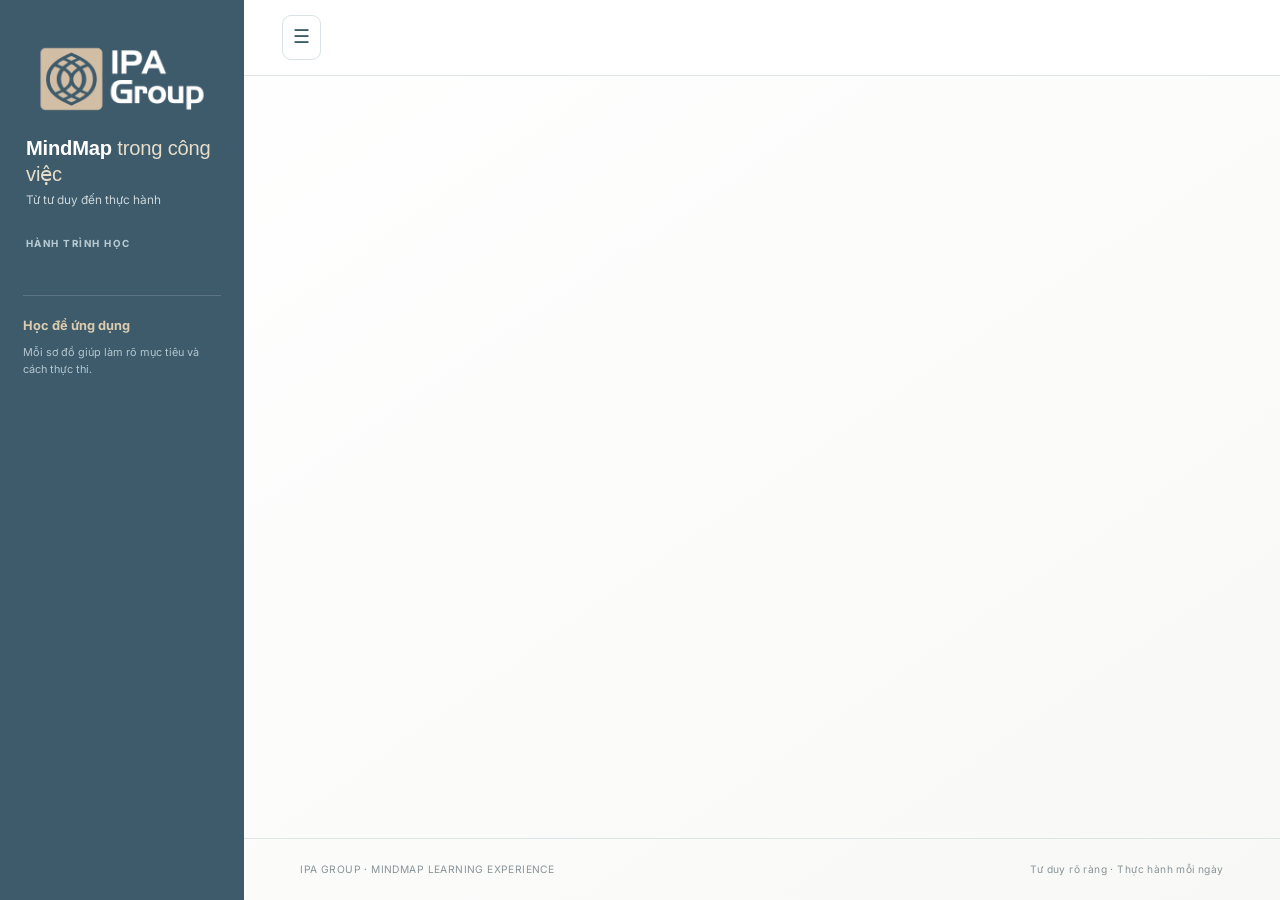
==== commit 1aebba22: "Add files via upload" ====
--- a/index.html
+++ b/index.html
@@ -19,10 +19,10 @@
       <div class="brand"><button class="brand-home" type="button" data-global-action="open-home" aria-label="Về Trang chủ"><img src="assets/logos/ipa-white.png" alt="IPA Group — về Trang chủ" class="brand-logo"></button><strong>MindMap <em>trong công việc</em></strong><small>Từ tư duy đến thực hành</small></div>
       <div class="sidebar-label">HÀNH TRÌNH HỌC</div>
       <nav id="side-nav" aria-label="Điều hướng bài học"></nav>
-      <div class="sidebar-bottom"><strong>Học để ứng dụng</strong><small>Mỗi sơ đồ, một bước tiến trong công việc.</small><button class="sidebar-reset" id="reset-progress">Đặt lại tiến độ</button></div>
+      <div class="sidebar-bottom"><strong>Học để ứng dụng</strong><small>Mỗi sơ đồ giúp làm rõ mục tiêu và cách thực thi.</small></div>
     </aside>
     <div class="app-main">
-      <header class="topbar"><button type="button" id="desktop-sidebar-toggle" class="sidebar-desktop-toggle" data-action="toggle-sidebar" aria-label="Ẩn thanh menu" aria-controls="sidebar" aria-expanded="true">☰</button><button id="menu-toggle" class="icon-btn mobile-only" aria-label="Mở menu" aria-expanded="false" aria-controls="sidebar">☰</button><button class="back-link" data-global-action="back" hidden>← <span>Quay lại trang trước</span></button><nav class="breadcrumb" id="breadcrumb" aria-label="Đường dẫn trang"></nav><div class="top-actions"><div id="journey-progress" class="journey-progress" role="progressbar" aria-valuemin="0" aria-valuemax="3" aria-label="Tiến độ học phần"></div><span class="save-hint" id="save-indicator">● Tiến độ trên thiết bị</span></div></header>
+      <header class="topbar"><button type="button" id="desktop-sidebar-toggle" class="sidebar-desktop-toggle" data-action="toggle-sidebar" aria-label="Ẩn thanh menu" aria-controls="sidebar" aria-expanded="true">☰</button><button id="menu-toggle" class="icon-btn mobile-only" aria-label="Mở menu" aria-expanded="false" aria-controls="sidebar">☰</button><button class="back-link" data-global-action="back" hidden>← <span>Quay lại trang trước</span></button><nav class="breadcrumb" id="breadcrumb" aria-label="Đường dẫn trang"></nav><div class="top-actions"></div></header>
       <main id="main" tabindex="-1"><div id="screen" class="page-enter"></div></main>
       <footer class="app-footer"><span>IPA GROUP · MINDMAP LEARNING EXPERIENCE</span><span>Tư duy rõ ràng · Thực hành mỗi ngày</span></footer>
     </div>
@@ -30,13 +30,12 @@
   <button id="menu-scrim" class="menu-scrim" aria-label="Đóng menu" hidden></button>
   <div id="toast" class="toast" role="status" aria-live="polite"></div>
   <dialog id="map-dialog" class="map-dialog" aria-labelledby="map-dialog-title"><div class="dialog-header"><strong id="map-dialog-title">Khám phá MindMap</strong><button class="outline small" data-global-action="close-map">Đóng sơ đồ ✕</button></div><div id="expanded-map"></div></dialog>
-  <dialog id="media-dialog" class="media-dialog" aria-labelledby="media-title"><div class="dialog-header"><strong id="media-title">Phóng to minh họa</strong><button class="outline small" data-global-action="close-media">Đóng ảnh ✕</button></div><div class="media-dialog-body"><img id="media-image" src="" alt=""></div></dialog>
+  <dialog id="media-dialog" class="media-dialog" aria-labelledby="media-title"><div class="dialog-header"><strong id="media-title">Phóng to minh họa</strong><button class="outline small" data-global-action="close-media">Đóng ảnh ✕</button></div><div class="media-dialog-body media-dialog-grid"><div class="media-dialog-image"><img id="media-image" src="" alt=""></div><aside class="media-dialog-instructions"><h3>Những bước thao tác</h3><div id="media-dialog-steps"></div></aside></div></dialog>
   <script src="js/content.js"></script>
   <script src="js/gitmind-chapters.js"></script>
   <script src="js/quiz-module1.js"></script>
   <script src="js/gitmind-overview.js"></script>
   <script src="js/learning-maps.js"></script>
-  <script src="js/gamification.js"></script>
   <script src="js/app.js"></script>
 </body>
 </html>
--- a/css/styles.css
+++ b/css/styles.css
@@ -497,3 +497,71 @@
 @media(prefers-reduced-motion:reduce){.lm-free-node,#side-nav .nav-parent,#side-nav .nav-children,#side-nav .nav-child,.m3-hero .gitmind-attention,.m3-hero .gitmind-attention:after{animation:none!important;transition:none!important}}
 .lm-mobile-jump{display:none}
 @media(max-width:650px){.lm-mobile-jump{display:inline-flex!important}.lm-case-viewport{height:570px}}
+
+/* v2.10: readable persistent card dock inside the same MindMap window */
+.lm-case-viewport{height:clamp(610px,76vh,800px);min-height:520px}
+.lm-node-dock{position:absolute;z-index:10;right:13px;top:14px;bottom:14px;width:clamp(235px,23%,292px);background:#ffffffed;backdrop-filter:blur(8px);border:1px solid #d4e1e6;border-radius:15px;box-shadow:0 14px 34px #3e5b6c24;display:flex;flex-direction:column;overflow:hidden;transition:box-shadow .22s,border-color .22s}
+.lm-node-dock.dock-emphasis,.lm-node-dock.drop-focus{box-shadow:0 0 0 4px #c4aa7855,0 14px 34px #3e5b6c24;border-color:var(--ipa-gold)}
+.lm-dock-head{padding:13px 13px 10px;display:grid;gap:3px;background:#edf3f5;border-bottom:1px solid #d9e2e5;flex-shrink:0}
+.lm-dock-head strong{font-size:.73rem;letter-spacing:.06em;color:var(--ipa-deep);font-family:var(--heading)}
+.lm-dock-head small{color:#5c7180;font-size:.67rem}
+.lm-dock-items{padding:10px;overflow-y:auto;overscroll-behavior:contain;display:flex;flex-direction:column;gap:9px;flex:1;min-height:0}
+.lm-node-dock .lm-free-node{position:relative;transform:none;left:auto!important;top:auto!important;width:100%;min-height:66px;flex:0 0 auto;font-size:.78rem;touch-action:none}
+.lm-case-world .lm-free-node{position:absolute;transform:translate(-50%,-50%);touch-action:none}
+.lm-drag-ghost{position:fixed!important;z-index:5000!important;pointer-events:none!important;transform:translate(-50%,-50%)!important;opacity:.87;background:#fff!important;box-shadow:0 12px 35px #3e5b6c77!important}
+.lm-free-label,.lm-free-drop{display:none!important}
+.lm-case-viewport .lm-node-dock .lm-node-result{color:#258052}
+@media(max-width:640px){.lm-case-viewport{height:660px}.lm-node-dock{top:auto;left:8px;right:8px;bottom:8px;width:auto;max-height:188px}.lm-dock-head{padding:7px 10px}.lm-dock-items{flex-direction:row;gap:8px;overflow-x:auto;overflow-y:hidden;padding:7px}.lm-node-dock .lm-free-node{width:210px;min-width:210px;max-width:210px;min-height:80px;align-items:flex-start}.lm-case-toolbar small{font-size:.71rem}}
+/* sidebar can be collapsed permanently on desktop; menu remains usable on mobile */
+.sidebar-desktop-toggle{border:1px solid #d9e2e4;background:#fff;color:var(--ipa-deep);border-radius:9px;padding:6px 10px;font-size:1.17rem;min-width:39px;cursor:pointer;flex:0 0 auto}
+.sidebar-desktop-toggle:hover{border-color:var(--ipa-blue);background:#edf3f5}
+body.sidebar-collapsed .sidebar{width:0!important;min-width:0!important;padding:0!important;overflow:hidden!important;visibility:hidden}
+body.sidebar-collapsed .app-main{width:100%}
+.sidebar{transition:width .28s ease,min-width .28s ease,padding .28s ease}
+@media(max-width:900px){.sidebar-desktop-toggle{display:none}body.sidebar-collapsed .sidebar{width:260px!important;min-width:260px!important;padding:27px 16px 20px!important;visibility:visible}}
+/* compact learning progress rail */
+.journey-progress{display:flex;align-items:center;gap:7px;color:var(--ipa-deep);font-size:.72rem;font-weight:800;white-space:nowrap}
+.journey-progress>span:first-child{color:var(--ipa-gold);font-size:1.2rem}
+.journey-rail{height:6px;width:75px;background:#e0e6e8;border-radius:99px;overflow:hidden}
+.journey-rail>span{height:100%;display:block;background:var(--ipa-gold);border-radius:99px;transition:width .5s ease}
+#side-nav .nav-parent.earned-module{border-color:var(--ipa-gold);box-shadow:inset 4px 0 0 var(--ipa-gold)}
+#side-nav .nav-parent.earned-module .nav-parent-icon:after{content:'★';color:var(--ipa-gold);font-size:.7rem;margin-left:3px}
+/* motivation dashboard */
+.game-dashboard{padding:20px 24px;margin:18px 0 22px}
+.game-dashboard-head{display:flex;gap:14px;align-items:center;justify-content:space-between}
+.game-dashboard-head h2{font-size:1.2rem;margin:5px 0}.game-dashboard-head p{font-size:.75rem;margin:0}
+.xp-pill{background:#f8f1e3;border:1px solid var(--ipa-gold);border-radius:14px;display:flex;align-items:center;gap:8px;padding:9px 14px;white-space:nowrap}
+.xp-pill strong{font-family:var(--heading);font-size:1.5rem;color:var(--ipa-deep)}.xp-pill small{color:#786343;font-weight:800}.xp-spark{color:var(--ipa-gold);animation:xpPulse 2.5s ease-in-out infinite}
+.game-metrics{display:grid;grid-template-columns:repeat(3,minmax(0,1fr));gap:10px;margin-top:18px}
+.game-metrics>div{background:#f4f7f8;border-radius:11px;padding:13px 15px;display:grid;gap:3px;align-content:center}
+.game-metrics small{font-size:.73rem;color:#526b79}.game-metrics strong{font-family:var(--heading);font-size:1.55rem;color:var(--ipa-deep);line-height:1.3}.game-metrics span{font-size:.66rem;color:#657b86}
+.game-dash-footer{display:flex;justify-content:space-between;align-items:center;gap:10px;flex-wrap:wrap;margin-top:15px}.game-dash-footer>span{color:#697c85;font-size:.71rem}
+button.journey-cta{background:var(--ipa-deep);border-color:var(--ipa-gold);color:#fff;box-shadow:0 0 0 0 #c4aa7866;animation:ctaGlow 2.6s ease-in-out infinite}
+button.journey-cta:hover{background:var(--ipa-blue);transform:translateY(-1px)}
+@keyframes xpPulse{50%{transform:scale(1.18);filter:brightness(1.2)}}
+@keyframes ctaGlow{0%,100%{box-shadow:0 0 0 0 #c4aa781c}55%{box-shadow:0 0 0 8px #c4aa780d,0 0 16px 3px #c4aa784a}}
+/* reward stamp */
+.achievement-overlay{position:fixed;inset:0;z-index:2100;display:grid;place-items:center;background:#1e344c35;pointer-events:none}
+.achievement-stamp{display:flex;flex-direction:column;align-items:center;gap:6px;max-width:360px;padding:30px 38px;border-radius:22px;background:#fffdf6;border:3px solid var(--ipa-gold);box-shadow:0 20px 70px #273d4866;color:var(--ipa-deep);text-align:center}
+.achievement-star{font-size:4rem;line-height:1;color:var(--ipa-gold);filter:drop-shadow(0 7px 4px #9f86683a)}
+.achievement-stamp strong{font-family:var(--heading);font-size:1.16rem}.achievement-stamp span{font-weight:700;font-size:.89rem}.achievement-stamp small{color:var(--ipa-earth);font-weight:800}
+/* final learning celebration */
+body[data-page="journey-complete"] .sidebar,body[data-page="journey-complete"] .topbar,body[data-page="journey-complete"] .app-footer{display:none!important}
+body[data-page="journey-complete"] #main{padding:0;max-width:none}
+.journey-finale{position:relative;isolation:isolate;background:linear-gradient(135deg,#3e5b6c 0%,#59798f 60%,#3e5b6c 100%);color:#fff;min-height:100vh;min-height:100dvh;display:grid;place-items:center;overflow:hidden;padding:35px 20px;text-align:center}
+.journey-finale:before{content:'';position:absolute;inset:0;background:url('../assets/images/ipa-building.png') center/cover;opacity:.10;z-index:-1}
+.journey-finale>canvas{position:absolute;inset:0;width:100%;height:100%;pointer-events:none;z-index:2}
+.journey-finale-content{max-width:920px;z-index:3;display:flex;flex-direction:column;align-items:center;gap:18px;animation:finaleIn 1.0s ease both}
+.journey-finale-star{font-size:5rem;color:var(--ipa-gold);filter:drop-shadow(0 5px 8px #0003)}
+.journey-finale .eyebrow{color:var(--ipa-sand-light);font-size:.77rem}
+.journey-finale h1{font-family:var(--heading);font-size:clamp(2.1rem,4vw,4.2rem);line-height:1.22;margin:0;color:#fff}
+.journey-finale h1 span{color:var(--ipa-cream)}
+.journey-finale p{color:#fff;font-size:clamp(.93rem,1.5vw,1.18rem);line-height:1.85;max-width:730px}
+.finale-stats{display:flex;justify-content:center;gap:18px;flex-wrap:wrap;margin:9px 0 12px}
+.finale-stats strong{display:flex;flex-direction:column;gap:5px;font-size:2.1rem;color:var(--ipa-cream)}
+.finale-stats small{font-size:.72rem;color:#f1f4f5;font-weight:600}
+.journey-finale .outline{font-size:.93rem;padding:14px 30px}
+@keyframes finaleIn{from{opacity:0;transform:translateY(20px)}to{opacity:1;transform:translateY(0)}}
+@media(max-width:800px){.game-dashboard-head{flex-wrap:wrap}.game-metrics{grid-template-columns:1fr 1fr 1fr;gap:7px}.game-metrics>div{padding:9px}.game-metrics strong{font-size:1.16rem}.game-dash-footer{align-items:stretch}.journey-progress{font-size:.67rem}.journey-rail{width:42px}}
+@media(max-width:520px){.game-metrics{grid-template-columns:1fr 1fr}.game-metrics>div:last-child{grid-column:span 2}.top-actions .save-hint{display:none}.game-dashboard{padding:15px}.game-dash-footer button{width:100%}.journey-progress{gap:3px}.journey-rail{width:34px}}
+@media(prefers-reduced-motion:reduce){.journey-cta,.xp-spark,.journey-finale-content{animation:none!important}.sidebar{transition:none!important}}
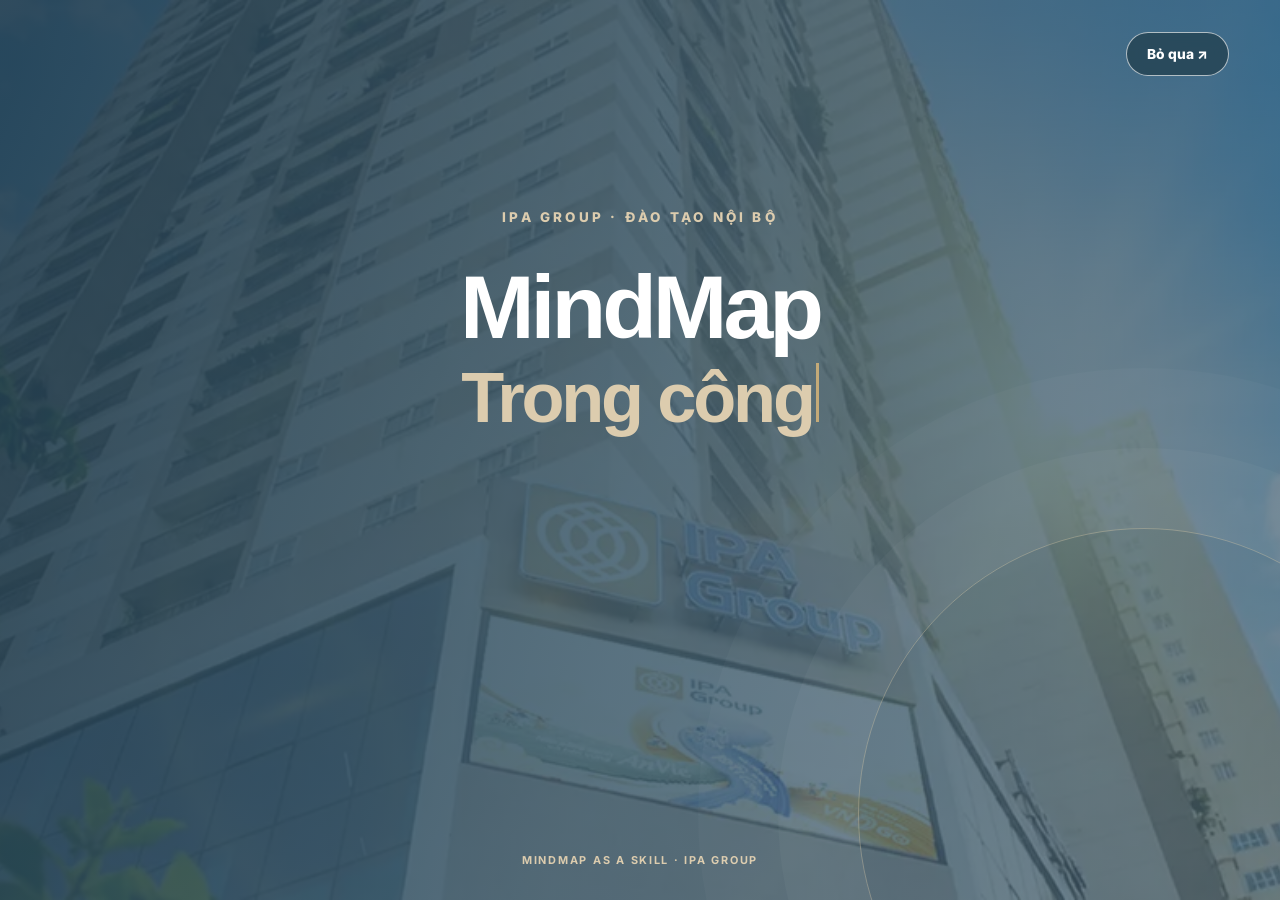
==== commit 08a98dba: "Add files via upload" ====
--- a/index.html
+++ b/index.html
@@ -30,7 +30,7 @@
   <button id="menu-scrim" class="menu-scrim" aria-label="Đóng menu" hidden></button>
   <div id="toast" class="toast" role="status" aria-live="polite"></div>
   <dialog id="map-dialog" class="map-dialog" aria-labelledby="map-dialog-title"><div class="dialog-header"><strong id="map-dialog-title">Khám phá MindMap</strong><button class="outline small" data-global-action="close-map">Đóng sơ đồ ✕</button></div><div id="expanded-map"></div></dialog>
-  <dialog id="media-dialog" class="media-dialog" aria-labelledby="media-title"><div class="dialog-header"><strong id="media-title">Phóng to minh họa</strong><button class="outline small" data-global-action="close-media">Đóng ảnh ✕</button></div><div class="media-dialog-body media-dialog-grid"><div class="media-dialog-image"><img id="media-image" src="" alt=""></div><aside class="media-dialog-instructions"><h3>Những bước thao tác</h3><div id="media-dialog-steps"></div></aside></div></dialog>
+  <dialog id="media-dialog" class="media-dialog" aria-labelledby="media-title"><div class="dialog-header"><strong id="media-title">Phóng to minh họa</strong><button class="outline small" data-global-action="close-media">Đóng ảnh ✕</button></div><div class="media-dialog-body media-dialog-fullscreen"><img id="media-image" src="" alt=""></div></dialog>
   <script src="js/content.js"></script>
   <script src="js/gitmind-chapters.js"></script>
   <script src="js/quiz-module1.js"></script>
--- a/css/styles.css
+++ b/css/styles.css
@@ -565,3 +565,40 @@
 @media(max-width:800px){.game-dashboard-head{flex-wrap:wrap}.game-metrics{grid-template-columns:1fr 1fr 1fr;gap:7px}.game-metrics>div{padding:9px}.game-metrics strong{font-size:1.16rem}.game-dash-footer{align-items:stretch}.journey-progress{font-size:.67rem}.journey-rail{width:42px}}
 @media(max-width:520px){.game-metrics{grid-template-columns:1fr 1fr}.game-metrics>div:last-child{grid-column:span 2}.top-actions .save-hint{display:none}.game-dashboard{padding:15px}.game-dash-footer button{width:100%}.journey-progress{gap:3px}.journey-rail{width:34px}}
 @media(prefers-reduced-motion:reduce){.journey-cta,.xp-spark,.journey-finale-content{animation:none!important}.sidebar{transition:none!important}}
+/* v2.11 — No gamification. Module 1 connection gestures. GitMind GIF-focused layout. */
+.q-match-board .q-match-draggable{touch-action:none;user-select:none;cursor:grab}
+.q-match-board .q-match-source.q-is-dragging{cursor:grabbing;outline:2px solid var(--ipa-gold);background:#f7f2e8}
+.q-match-board .q-match-target.q-drop-hover{background:#e8f4ed;border-color:#5b9b79;box-shadow:inset 0 0 0 2px #5b9b7988}
+.q-match-board .q-link-preview{stroke:#C4AA78;stroke-width:4;stroke-dasharray:8 5;fill:none;opacity:.95;pointer-events:none}
+.q-match-lines{pointer-events:none!important}
+.media-dialog{width:min(1320px,97vw)}
+.media-dialog-grid{display:grid;grid-template-columns:minmax(0,1.5fr) minmax(270px,.85fr);gap:0;padding:0!important;max-height:83vh}
+.media-dialog-grid .media-dialog-image{min-width:0;display:flex;align-items:center;justify-content:center;background:#172934;overflow:auto;padding:16px}
+.media-dialog-grid .media-dialog-image img{max-height:78vh;max-width:100%;width:auto;height:auto;object-fit:contain}
+.media-dialog-instructions{background:#fff;overflow:auto;padding:23px 20px;color:#3E5B6C}
+.media-dialog-instructions h3{font-size:1.02rem;margin:0 0 16px}
+.media-dialog-instructions .guide-steps{margin:0;display:grid;gap:12px}
+.media-dialog-instructions .guide-steps li{padding:13px 10px}
+.guide-clean-layout .guide-watch .guide-navigation{margin-top:22px}
+.ipam-source{font-size:.75rem;color:#627782;line-height:1.5;margin:9px 0 0}
+.lm-case-context .ipam-source{font-size:.76rem}
+#home-game-dashboard,.game-dashboard,.journey-progress,.achievement-overlay,.finale-stats,.xp-pill{display:none!important}
+@media(max-width:770px){.media-dialog-grid{display:flex;flex-direction:column;max-height:86vh}.media-dialog-grid .media-dialog-image{min-height:200px;max-height:51vh}.media-dialog-grid .media-dialog-image img{max-height:46vh}.media-dialog-instructions{flex:1;min-height:180px;max-height:39vh}}
+/* IPAM Way teaching cards: explain → demonstrate → perform on the same living mindmap */
+.ipam-learning-intro{display:grid;grid-template-columns:1.1fr .9fr;gap:16px;margin:2px 0 13px}
+.ipam-lead{padding:22px 24px;background:linear-gradient(130deg,#3E5B6C,#59798F);border-radius:16px;color:#fff}
+.ipam-lead .eyebrow{color:#E7DDC9}.ipam-lead h3{margin:9px 0;font-size:1.15rem;line-height:1.5;color:white}.ipam-lead p{margin:0;color:#f1f7f8;font-size:.86rem;line-height:1.7}
+.ipam-context-short{padding:19px 22px;background:#f7f3ea;border:1px solid #e2d8c7;border-radius:16px}
+.ipam-context-short strong{color:#3E5B6C}.ipam-context-short p{font-size:.85rem;line-height:1.65;margin:9px 0 0}
+.ipam-learning-expand{margin:14px 0;background:#fff;border:1px solid #dae3e6;border-radius:13px;overflow:hidden}
+.ipam-learning-expand summary{cursor:pointer;display:flex;align-items:center;justify-content:space-between;gap:15px;padding:13px 18px;color:#3E5B6C;font-size:.87rem;font-weight:750;background:#f6f8f8}
+.ipam-learning-expand summary span:last-child{font-size:.72rem;font-weight:500;color:#72818a}
+.ipam-learning-body{padding:15px 18px;display:grid;grid-template-columns:repeat(2,minmax(0,1fr));gap:13px}
+.ipam-learning-body article{padding:14px;background:#f7f9f9;border-left:3px solid #59798F;border-radius:9px}
+.ipam-learning-body article strong{font-size:.87rem;color:#3E5B6C}
+.ipam-learning-body article p{margin:5px 0 0;font-size:.83rem;line-height:1.7}
+.ipam-learning-output{grid-column:1/-1;border-left:3px solid #C4AA78;padding:10px 13px;background:#fbf6eb;border-radius:8px}
+.ipam-learning-output strong{color:#3E5B6C;font-size:.84rem}.ipam-learning-output p{font-size:.82rem;margin:5px 0 0}
+.ipam-learning-task{display:flex;gap:12px;align-items:center;background:#edf3f5;color:#3E5B6C;padding:13px 17px;border-radius:12px;margin:15px 0 12px}
+.ipam-learning-task>span{font-size:1.35rem;color:#9F8668}.ipam-learning-task strong{font-size:.73rem;letter-spacing:.07em}.ipam-learning-task p{font-size:.84rem;color:#3E5B6C;margin:3px 0 0}
+@media(max-width:760px){.ipam-learning-intro,.ipam-learning-body{grid-template-columns:1fr}.ipam-learning-expand summary{align-items:start;flex-direction:column;gap:3px}.ipam-lead,.ipam-context-short{padding:16px}}
